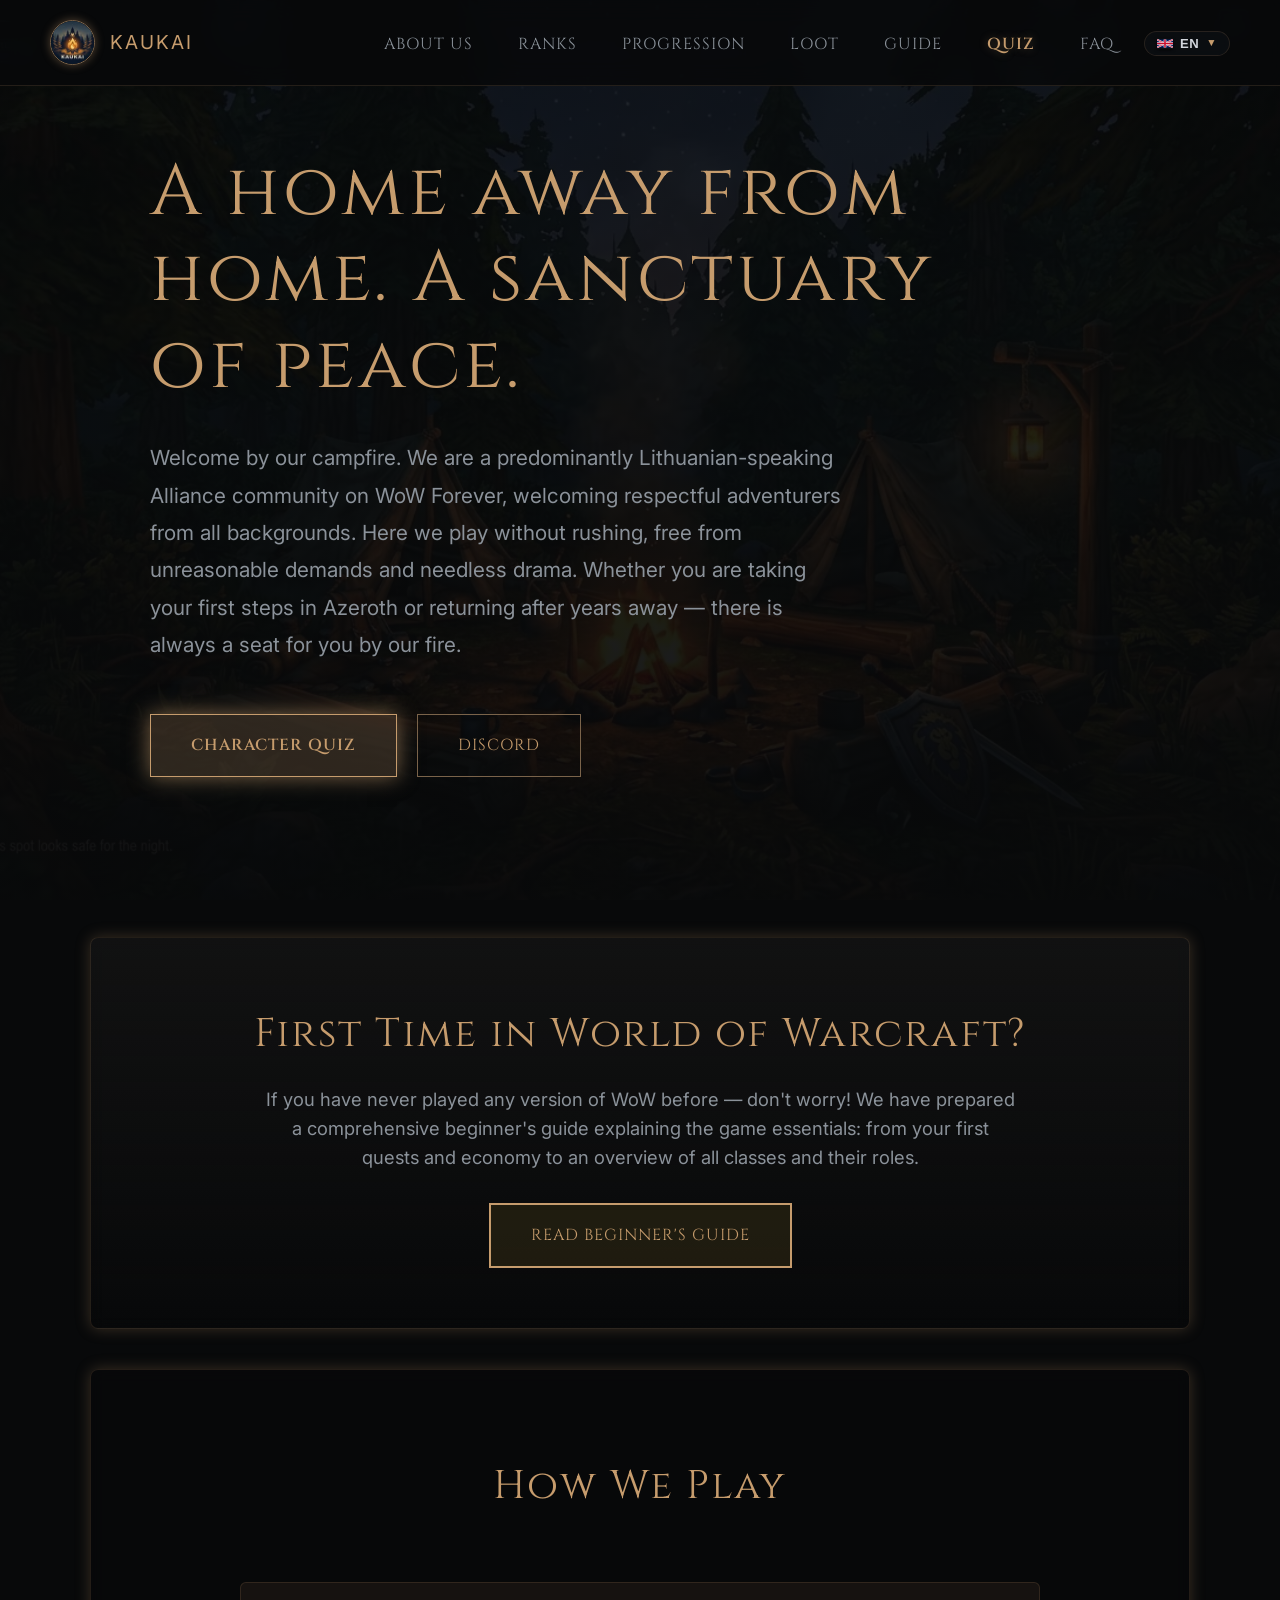
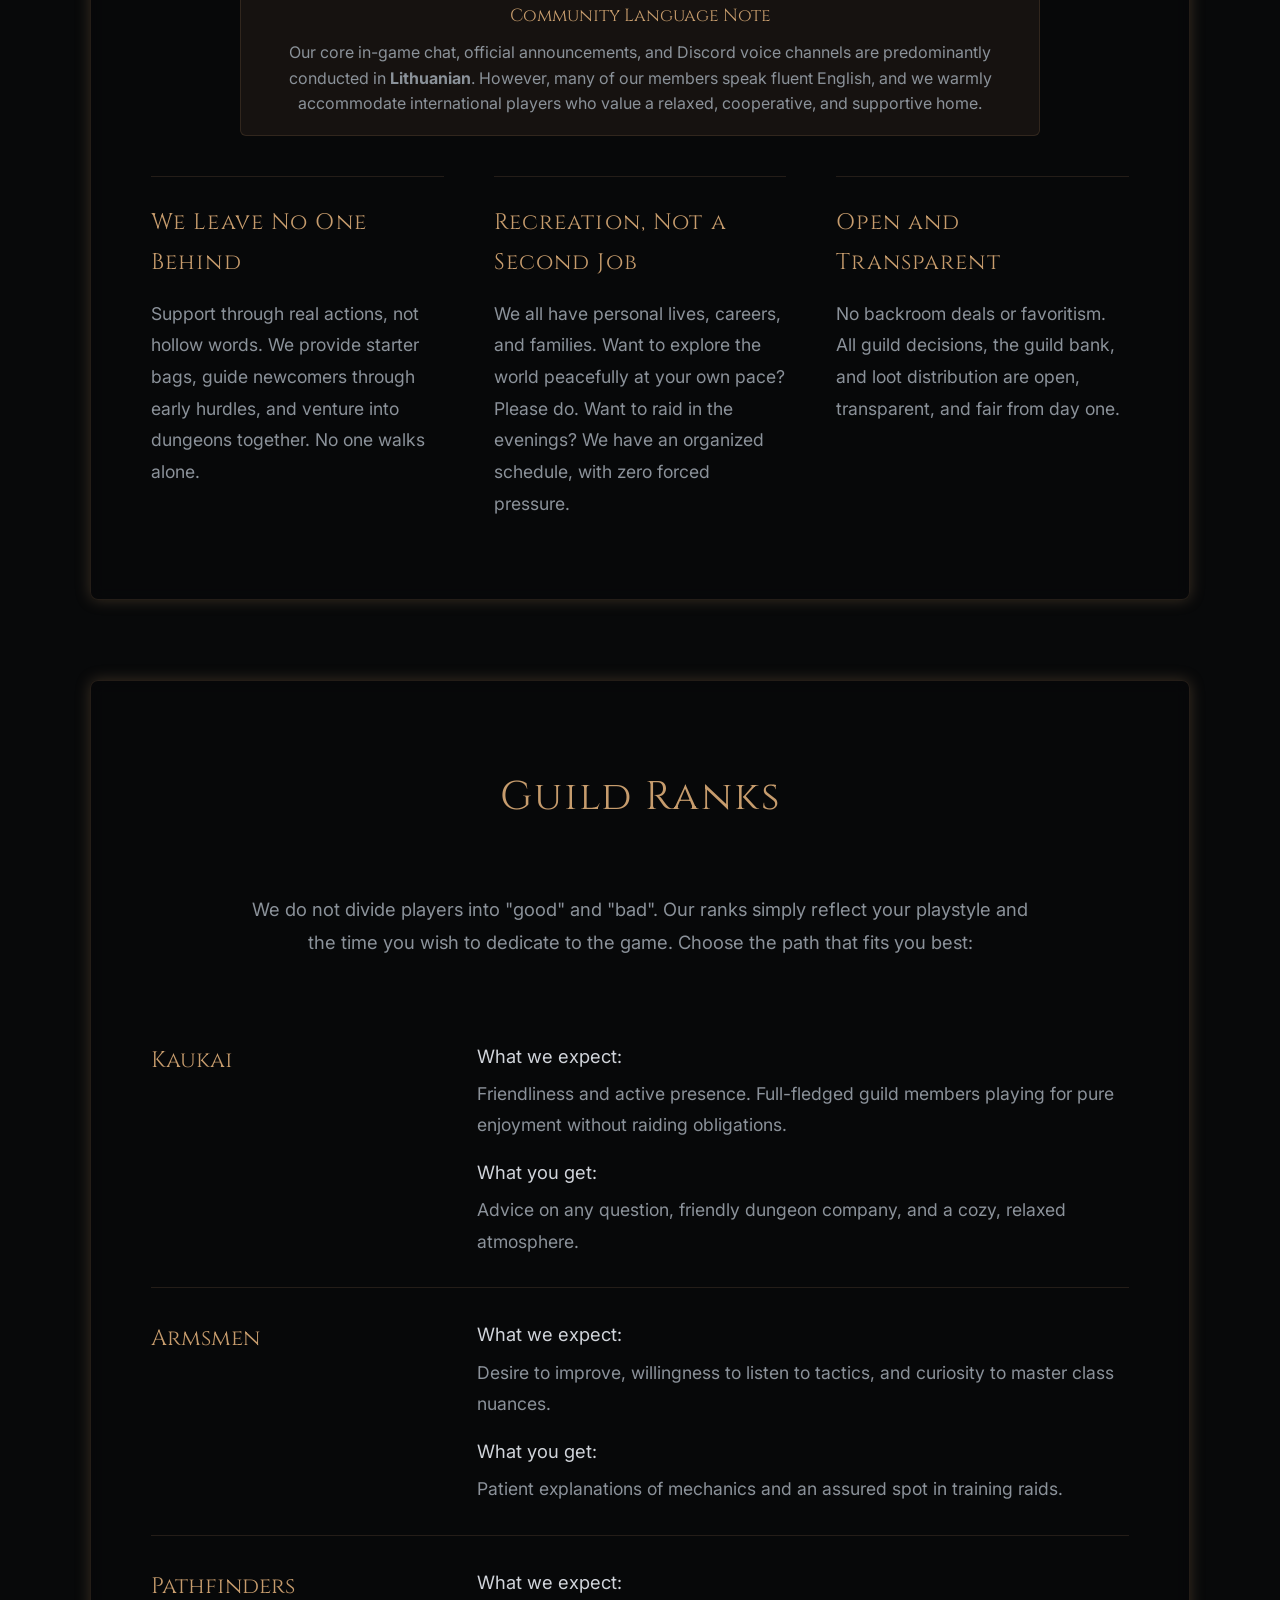
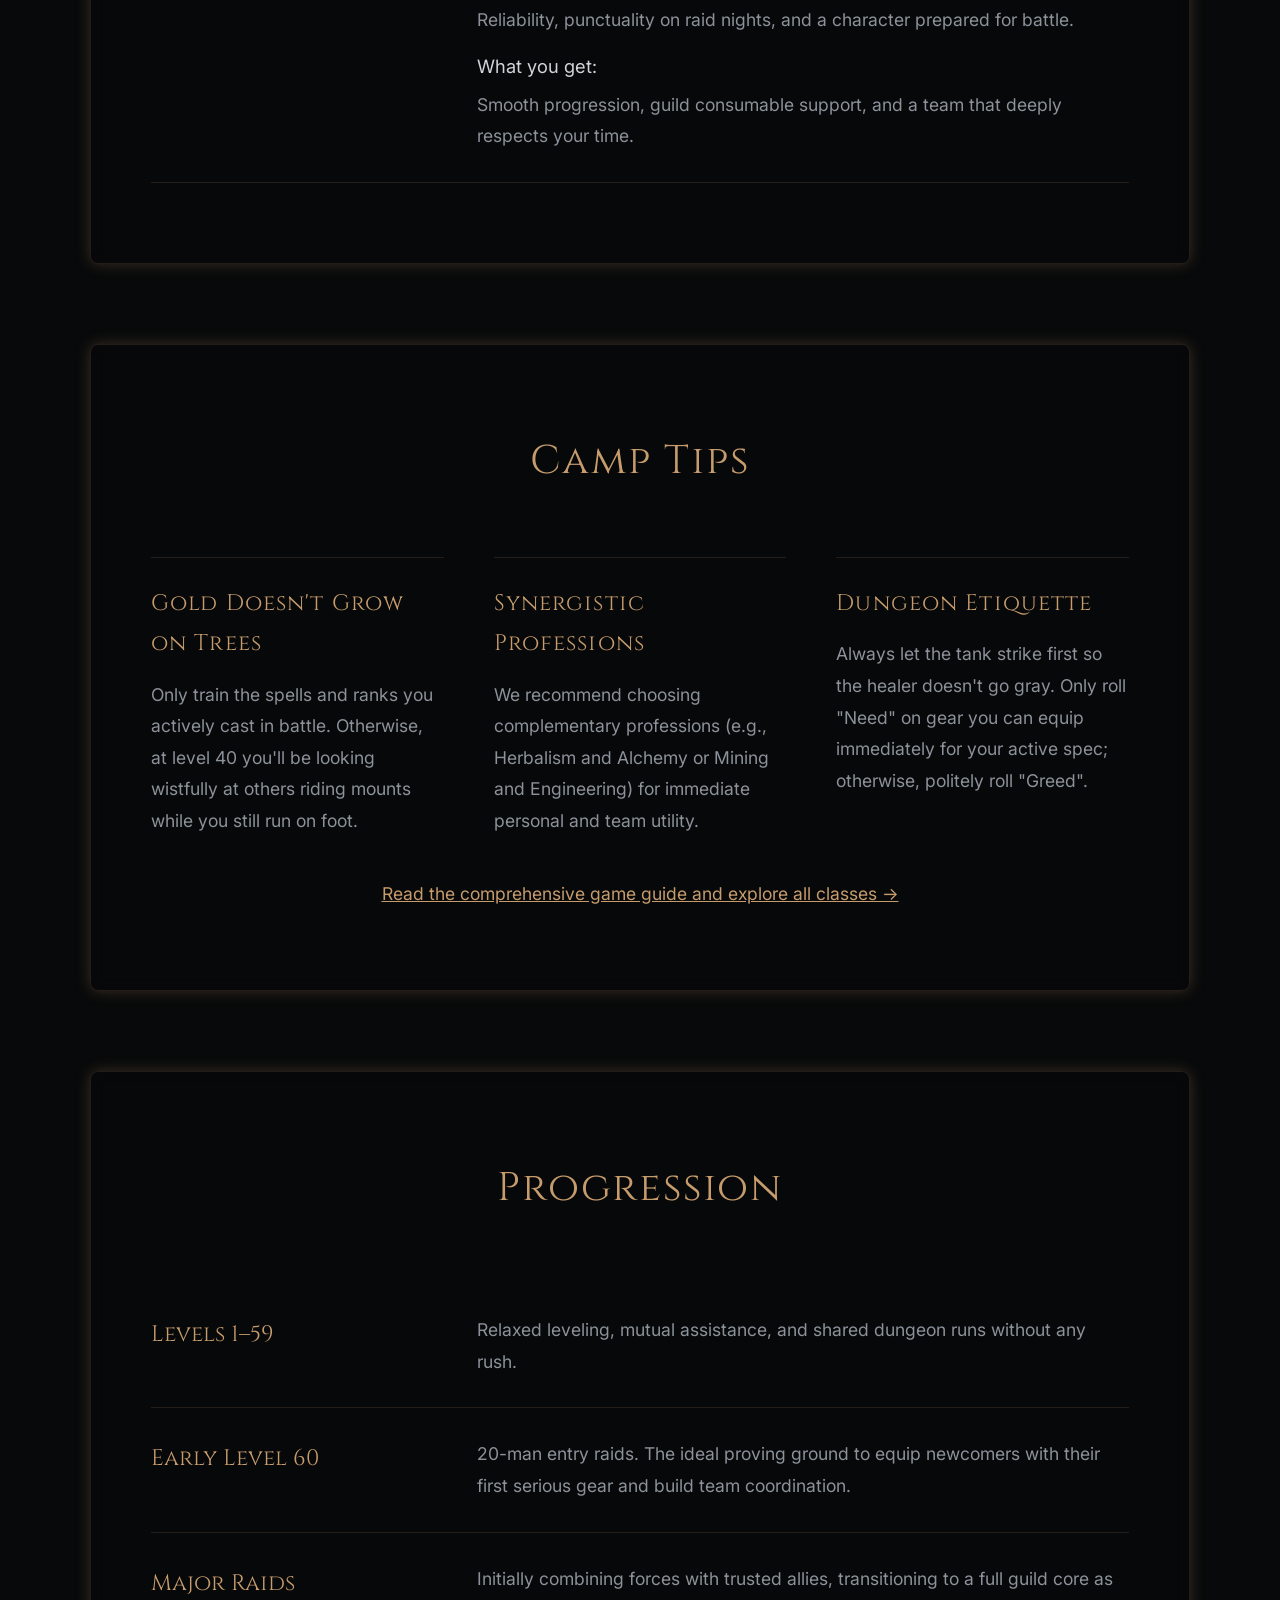
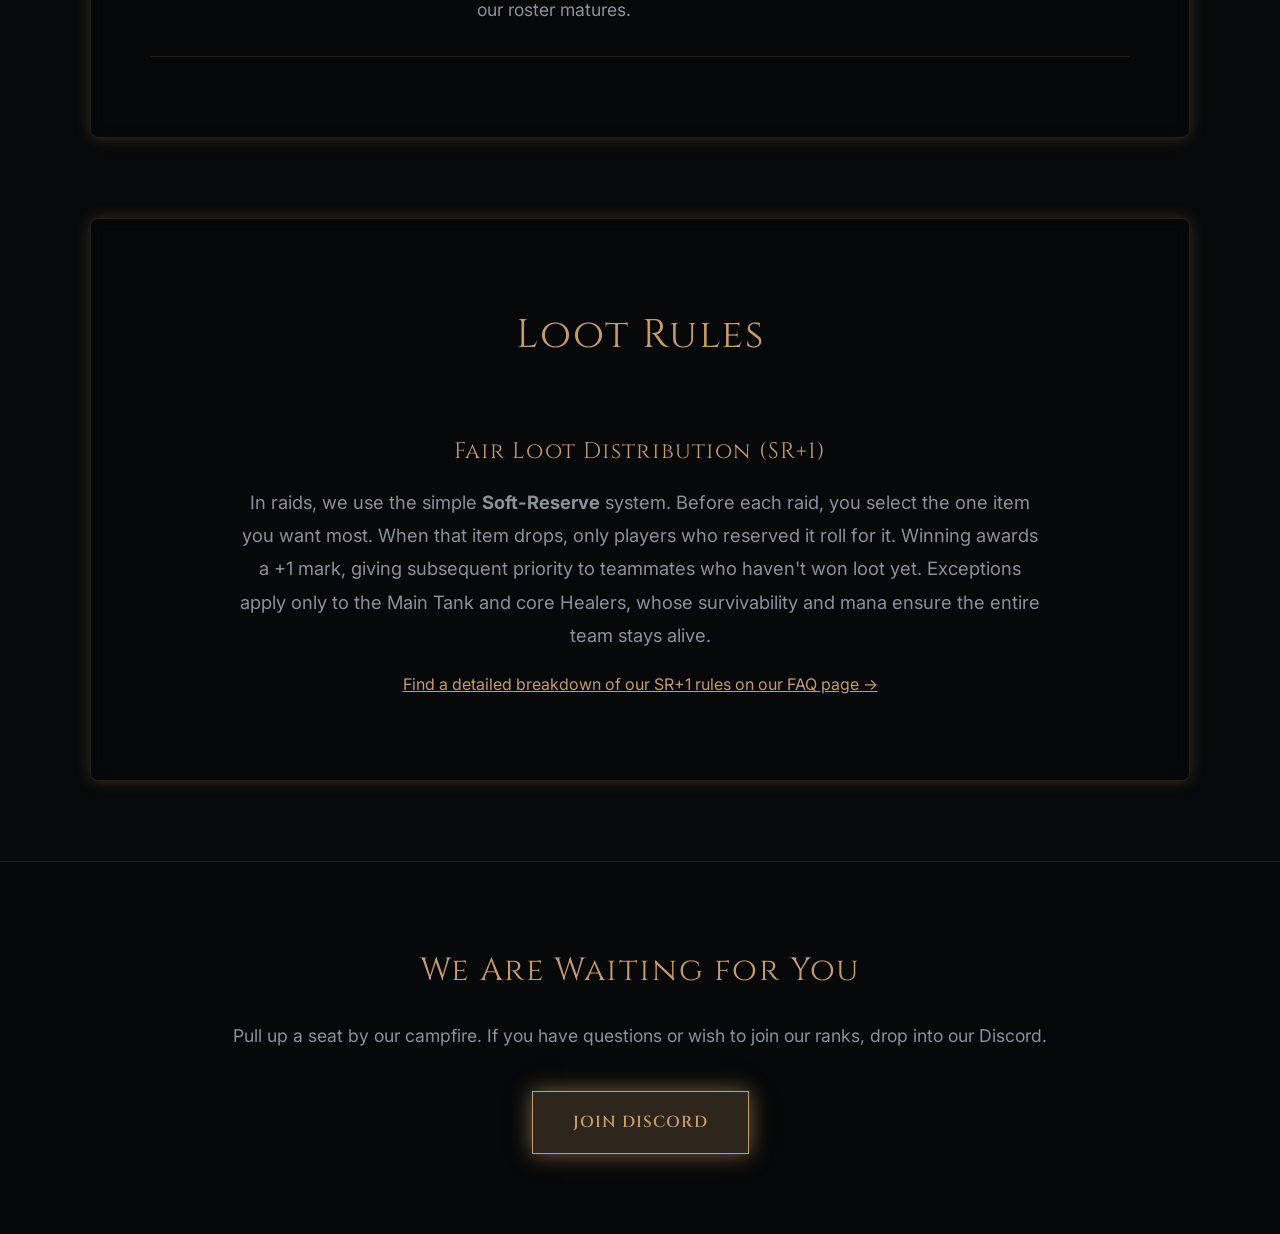
==== en/index.html @ 2b15c273 "Implement bilingual site architecture, shared navigation engine, WebP assets, and DRY quiz engine" ====
<!DOCTYPE html>
<html lang="en">

<head>
    <meta charset="UTF-8">
    <meta name="viewport" content="width=device-width, initial-scale=1.0">
    <title>WoW Forever: Kaukai | Alliance Guild</title>
    <meta name="description"
        content="World of Warcraft Forever Alliance guild. A cozy campfire community for relaxed adventures, casual leveling, and friendly raiding.">
    <link rel="canonical" href="https://wow-kaukai.lt/en/index.html">
    <link rel="icon" type="image/x-icon" href="../favicon.ico">
    <link rel="icon" type="image/png" sizes="32x32" href="../favicon-32x32.png">
    <link rel="apple-touch-icon" sizes="180x180" href="../apple-touch-icon.png">

    <!-- Open Graph / Discord / Facebook -->
    <meta property="og:type" content="website">
    <meta property="og:site_name" content="WoW Forever: Kaukai">
    <meta property="og:title" content="WoW Forever: Kaukai | Alliance Guild">
    <meta property="og:description" content="A cozy campfire community for relaxed adventures, unhurried progression, and drama-free raiding.">
    <meta property="og:image" content="https://wow-kaukai.lt/kaukai_logo.jpg">
    <meta property="og:url" content="https://wow-kaukai.lt/en/index.html">

    <!-- Twitter Card -->
    <meta name="twitter:card" content="summary_large_image">
    <meta name="twitter:title" content="WoW Forever: Kaukai | Alliance Guild">
    <meta name="twitter:description" content="A cozy home away from home for Alliance adventurers in Azeroth.">
    <meta name="twitter:image" content="https://wow-kaukai.lt/cozy_forest_camp.jpg">

    <link rel="preconnect" href="https://fonts.googleapis.com">
    <link rel="preconnect" href="https://fonts.gstatic.com" crossorigin>
    <link href="https://fonts.googleapis.com/css2?family=Inter:wght@400;500;600&family=Cinzel:wght@400;600&display=swap"
        rel="stylesheet">
    <link rel="stylesheet" href="../style.css">
    <link rel="alternate" hreflang="lt" href="https://wow-kaukai.lt/">
    <link rel="alternate" hreflang="en" href="https://wow-kaukai.lt/en/index.html">
    <link rel="alternate" hreflang="x-default" href="https://wow-kaukai.lt/">
</head>

<body>

    <header id="site-header"></header>

    <section id="hero">
        <h1>A home away from home. A sanctuary of peace.</h1>
        <p>
            Welcome by our campfire. We are a predominantly Lithuanian-speaking Alliance community on WoW Forever, welcoming respectful adventurers from all backgrounds.
            Here we play without rushing, free from unreasonable demands and needless drama.
            Whether you are taking your first steps in Azeroth or returning after years away — there is always a seat for you by our fire.
        </p>

        <div class="cta-group">
            <a href="quiz" class="btn btn-primary">Character Quiz</a>
            <a href="https://discord.gg/8Ph2mfPWzE" class="btn">Discord</a>
        </div>
    </section>

    <section id="newcomers" style="text-align: center; padding: 60px 20px; background: linear-gradient(to bottom, rgba(20, 20, 20, 0.8), rgba(0, 0, 0, 0)); margin-bottom: 40px;">
        <h2 class="section-title" style="margin-bottom: 15px;">First Time in World of Warcraft?</h2>
        <p style="max-width: 750px; margin: 0 auto 30px; font-size: 1.15rem; color: var(--text-muted); line-height: 1.6;">
            If you have never played any version of WoW before — don't worry! We have prepared a comprehensive beginner's guide explaining the game essentials: from your first quests and economy to an overview of all classes and their roles.
        </p>
        <a href="guide" class="btn" style="border: 2px solid var(--gold); color: var(--gold); background: rgba(212, 175, 55, 0.1);">Read Beginner's Guide</a>
    </section>

    <section id="about">
        <h2 class="section-title">How We Play</h2>

        <div style="text-align: center; max-width: 800px; margin: 0 auto 40px; padding: 18px 25px; background: rgba(198, 156, 109, 0.08); border: 1px solid var(--border-subtle); border-radius: 6px;">
            <p style="margin: 0; font-size: 1.1rem; color: var(--gold); font-family: 'Cinzel', serif;">
                Community Language Note
            </p>
            <p style="margin: 8px 0 0; font-size: 1rem; color: var(--text-muted); line-height: 1.6;">
                Our core in-game chat, official announcements, and Discord voice channels are predominantly conducted in <strong>Lithuanian</strong>. However, many of our members speak fluent English, and we warmly accommodate international players who value a relaxed, cooperative, and supportive home.
            </p>
        </div>

        <div class="grid-3">
            <div class="feature">
                <h3>We Leave No One Behind</h3>
                <p>Support through real actions, not hollow words. We provide starter bags, guide newcomers through early hurdles, and venture into dungeons together. No one walks alone.</p>
            </div>
            <div class="feature">
                <h3>Recreation, Not a Second Job</h3>
                <p>We all have personal lives, careers, and families. Want to explore the world peacefully at your own pace? Please do. Want to raid in the evenings? We have an organized schedule, with zero forced pressure.</p>
            </div>
            <div class="feature">
                <h3>Open and Transparent</h3>
                <p>No backroom deals or favoritism. All guild decisions, the guild bank, and loot distribution are open, transparent, and fair from day one.</p>
            </div>
        </div>
    </section>

    <section id="ranks">
        <h2 class="section-title">Guild Ranks</h2>
        <p
            style="text-align: center; max-width: 800px; margin: 0 auto 50px; color: var(--text-muted); font-size: 1.15rem;">
            We do not divide players into "good" and "bad". Our ranks simply reflect your playstyle and the time you wish to dedicate to the game. Choose the path that fits you best:
        </p>

        <div class="roster-list">
            <div class="roster-item">
                <div class="roster-role">Kaukai</div>
                <div class="roster-details">
                    <strong>What we expect:</strong>
                    <p>Friendliness and active presence. Full-fledged guild members playing for pure enjoyment without raiding obligations.</p>
                    <strong>What you get:</strong>
                    <p>Advice on any question, friendly dungeon company, and a cozy, relaxed atmosphere.</p>
                </div>
            </div>
            <div class="roster-item">
                <div class="roster-role">Armsmen</div>
                <div class="roster-details">
                    <strong>What we expect:</strong>
                    <p>Desire to improve, willingness to listen to tactics, and curiosity to master class nuances.</p>
                    <strong>What you get:</strong>
                    <p>Patient explanations of mechanics and an assured spot in training raids.</p>
                </div>
            </div>
            <div class="roster-item">
                <div class="roster-role">Pathfinders</div>
                <div class="roster-details">
                    <strong>What we expect:</strong>
                    <p>Reliability, punctuality on raid nights, and a character prepared for battle.</p>
                    <strong>What you get:</strong>
                    <p>Smooth progression, guild consumable support, and a team that deeply respects your time.</p>
                </div>
            </div>
        </div>
    </section>

    <section id="tips">
        <h2 class="section-title">Camp Tips</h2>

        <div class="grid-3">
            <div class="feature">
                <h3>Gold Doesn't Grow on Trees</h3>
                <p>Only train the spells and ranks you actively cast in battle. Otherwise, at level 40 you'll be looking wistfully at others riding mounts while you still run on foot.</p>
            </div>
            <div class="feature">
                <h3>Synergistic Professions</h3>
                <p>We recommend choosing complementary professions (e.g., Herbalism and Alchemy or Mining and Engineering) for immediate personal and team utility.</p>
            </div>
            <div class="feature">
                <h3>Dungeon Etiquette</h3>
                <p>Always let the tank strike first so the healer doesn't go gray. Only roll "Need" on gear you can equip immediately for your active spec; otherwise, politely roll "Greed".</p>
            </div>
        </div>

        <div style="text-align: center; margin-top: 40px;">
            <a href="guide" style="color: var(--gold); text-decoration: underline; font-size: 1.1rem;">Read the comprehensive game guide and explore all classes &rarr;</a>
        </div>
    </section>

    <section id="progression">
        <h2 class="section-title">Progression</h2>

        <div class="roster-list">
            <div class="roster-item">
                <div class="roster-role">Levels 1–59</div>
                <div class="roster-details">
                    <p>Relaxed leveling, mutual assistance, and shared dungeon runs without any rush.</p>
                </div>
            </div>
            <div class="roster-item">
                <div class="roster-role">Early Level 60</div>
                <div class="roster-details">
                    <p>20-man entry raids. The ideal proving ground to equip newcomers with their first serious gear and build team coordination.</p>
                </div>
            </div>
            <div class="roster-item">
                <div class="roster-role">Major Raids</div>
                <div class="roster-details">
                    <p>Initially combining forces with trusted allies, transitioning to a full guild core as our roster matures.</p>
                </div>
            </div>
        </div>
    </section>

    <section id="loot">
        <h2 class="section-title">Loot Rules</h2>
        <div style="text-align: center; max-width: 800px; margin: 0 auto;">
            <h3 style="font-size: 1.4rem; margin-bottom: 15px; font-family: 'Cinzel', serif; color: var(--gold);">
                Fair Loot Distribution (SR+1)</h3>
            <p style="margin: 0; font-size: 1.15rem; color: var(--text-muted);">
                In raids, we use the simple <strong>Soft-Reserve</strong> system. Before each raid, you select the one item you want most. When that item drops, only players who reserved it roll for it. Winning awards a +1 mark, giving subsequent priority to teammates who haven't won loot yet. Exceptions apply only to the Main Tank and core Healers, whose survivability and mana ensure the entire team stays alive.
            </p>
            <p style="margin-top: 15px;">
                <a href="faq" style="color: var(--gold); text-decoration: underline; font-size: 1rem;">Find a detailed breakdown of our SR+1 rules on our FAQ page &rarr;</a>
            </p>
        </div>
    </section>

    <footer>
        <h2>We Are Waiting for You</h2>
        <p>Pull up a seat by our campfire. If you have questions or wish to join our ranks, drop into our Discord.</p>
        <a href="https://discord.gg/8Ph2mfPWzE" class="btn btn-primary">Join Discord</a>
    </footer>

    <script src="../navbar.js"></script>
</body>

</html>
---- style.css ----
:root {
    --bg-color: #08090a;
    --gold: #c69c6d;
    --gold-dim: #7a634a;
    --text-main: #d1d5db;
    --text-muted: #8b929a;
    --border-subtle: rgba(198, 156, 109, 0.15);
}

html {
    scroll-behavior: smooth;
    scroll-padding-top: 95px;
}

* {
    box-sizing: border-box;
    margin: 0;
    padding: 0;
}

body {
    background-color: var(--bg-color);
    background-image:
        linear-gradient(to bottom, rgba(8, 9, 10, 0.85), rgba(8, 9, 10, 0.95)),
        url('cozy_forest_camp.webp');
    background-size: cover;
    background-position: center;
    background-attachment: fixed;
    color: var(--text-main);
    font-family: 'Inter', sans-serif;
    line-height: 1.8;
    font-weight: 400;
    font-size: 1.15rem;
    -webkit-font-smoothing: antialiased;
}

/* For testas.html layout */
body.testas-layout {
    min-height: 100vh;
    display: flex;
    flex-direction: column;
}

h1,
h2,
h3,
h4 {
    font-family: 'Cinzel', serif;
    color: var(--gold);
    font-weight: 400;
    letter-spacing: 0.05em;
}

/* ==================
   SHARED COMPONENTS 
   ================== */
.btn {
    display: inline-block;
    padding: 16px 40px;
    border: 1px solid var(--gold-dim);
    color: var(--gold);
    text-decoration: none;
    font-family: 'Cinzel', serif;
    text-transform: uppercase;
    letter-spacing: 1px;
    font-size: 1rem;
    transition: all 0.3s ease;
    background: transparent;
    cursor: pointer;
}

.btn:hover {
    border-color: var(--gold);
    color: #fff;
}

.btn-primary {
    border-color: var(--gold);
    background: rgba(198, 156, 109, 0.2);
    box-shadow: 0 0 20px rgba(198, 156, 109, 0.6);
    font-weight: 600;
}

.btn-primary:hover {
    background: rgba(198, 156, 109, 0.35);
    box-shadow: 0 0 35px rgba(198, 156, 109, 0.9);
    color: #fff;
}

/* ==================
   INDEX.HTML STYLES 
   ================== */
nav {
    position: fixed;
    top: 0;
    width: 100%;
    padding: 20px 50px;
    z-index: 1000;
    display: flex;
    justify-content: space-between;
    align-items: center;
    background: rgba(8, 9, 10, 0.85);
    backdrop-filter: blur(12px);
    border-bottom: 1px solid var(--border-subtle);
}

.nav-container {
    display: flex;
    align-items: center;
    justify-content: space-between;
}

.menu-toggle {
    display: none;
    flex-direction: column;
    gap: 6px;
    background: none;
    border: none;
    cursor: pointer;
    padding: 5px;
    z-index: 1001;
}

.menu-toggle span {
    display: block;
    width: 30px;
    height: 2px;
    background-color: var(--gold);
    transition: all 0.3s ease;
}

.nav-brand {
    color: var(--gold);
    font-size: 1.2rem;
    text-decoration: none;
    letter-spacing: 2px;
    text-transform: uppercase;
    display: flex;
    align-items: center;
    gap: 15px;
}

.brand-logo {
    width: 45px;
    height: 45px;
    border-radius: 50%;
    object-fit: cover;
    object-position: center 25%;
    box-shadow: 0 0 10px rgba(198, 156, 109, 0.4);
    border: 1px solid var(--gold-dim);
}

.nav-links a {
    color: var(--text-muted);
    text-decoration: none;
    font-family: 'Cinzel', serif;
    font-size: 1rem;
    margin-left: 40px;
    transition: color 0.3s ease;
    text-transform: uppercase;
    letter-spacing: 1px;
}

.nav-links a:hover {
    color: var(--gold);
}

.nav-links a.highlight-link {
    color: var(--gold); 
    text-shadow: 0 0 8px rgba(198, 156, 109, 0.4);
    font-weight: 600;
    letter-spacing: 1px;
    display: inline-block;
    transition: all 0.3s ease;
}

.nav-links a.highlight-link:hover {
    color: #ffd79a;
    text-shadow: 0 0 12px rgba(198, 156, 109, 0.6);
}

.nav-links a.active {
    color: var(--gold);
    text-shadow: 0 0 10px rgba(198, 156, 109, 0.5);
    border-bottom: 2px solid var(--gold);
    padding-bottom: 4px;
}

/* ==================================
   SUBTLE & EXPANDABLE LANGUAGE SELECTOR
   ================================== */
.lang-dropdown-wrapper {
    position: relative;
    display: inline-flex;
    align-items: center;
    user-select: none;
    font-family: 'Cinzel', serif;
}

.lang-switch-desktop {
    display: inline-flex;
    margin-left: 25px;
}

.lang-switch-mobile {
    display: none;
}

.lang-trigger-btn {
    display: inline-flex;
    align-items: center;
    gap: 7px;
    background: rgba(14, 16, 20, 0.7);
    border: 1px solid var(--border-subtle);
    border-radius: 20px;
    padding: 5px 12px;
    color: var(--text-main);
    font-size: 0.82rem;
    font-weight: 600;
    letter-spacing: 0.5px;
    cursor: pointer;
    backdrop-filter: blur(8px);
    transition: all 0.25s ease;
    text-decoration: none;
    line-height: 1;
}

.lang-trigger-btn:hover,
.lang-dropdown-wrapper.open .lang-trigger-btn {
    border-color: var(--gold);
    color: #fff;
    background: rgba(198, 156, 109, 0.15);
    box-shadow: 0 0 10px rgba(198, 156, 109, 0.25);
}

.lang-trigger-chevron {
    font-size: 0.65rem;
    color: var(--gold);
    transition: transform 0.25s ease;
    display: inline-block;
    line-height: 1;
}

.lang-dropdown-wrapper.open .lang-trigger-chevron {
    transform: rotate(180deg);
}

.lang-menu {
    position: absolute;
    top: calc(100% + 8px);
    right: 0;
    min-width: 145px;
    background: rgba(10, 12, 14, 0.96);
    border: 1px solid var(--border-subtle);
    border-radius: 8px;
    padding: 6px;
    box-shadow: 0 10px 25px rgba(0, 0, 0, 0.7), 0 0 15px rgba(198, 156, 109, 0.15);
    backdrop-filter: blur(14px);
    opacity: 0;
    visibility: hidden;
    transform: translateY(-6px);
    transition: opacity 0.2s ease, transform 0.2s ease, visibility 0.2s;
    z-index: 1050;
    display: flex;
    flex-direction: column;
    gap: 3px;
}

.lang-dropdown-wrapper.open .lang-menu {
    opacity: 1;
    visibility: visible;
    transform: translateY(0);
}

.lang-menu-item {
    display: flex;
    align-items: center;
    gap: 10px;
    padding: 8px 12px;
    color: var(--text-muted);
    text-decoration: none;
    font-size: 0.85rem;
    letter-spacing: 0.5px;
    border-radius: 6px;
    transition: all 0.2s ease;
    line-height: 1;
}

.lang-menu-item:hover {
    background: rgba(198, 156, 109, 0.15);
    color: #fff;
}

.lang-menu-item.active {
    color: var(--gold);
    font-weight: 600;
    background: rgba(198, 156, 109, 0.1);
}

.lang-menu-check {
    margin-left: auto;
    font-size: 0.75rem;
    color: var(--gold);
    opacity: 0;
}

.lang-menu-item.active .lang-menu-check {
    opacity: 1;
}

.lang-flag {
    width: 16px;
    height: 11px;
    border-radius: 2px;
    box-shadow: 0 1px 3px rgba(0, 0, 0, 0.7);
    display: inline-block;
    flex-shrink: 0;
    vertical-align: middle;
}

.header-right {
    display: flex;
    align-items: center;
    gap: 25px;
}

section {
    padding: 80px 60px;
    max-width: 1100px;
    margin: 0 auto 80px;
    background: rgba(8, 9, 10, 0.65);
    backdrop-filter: blur(8px);
    border: 1px solid var(--border-subtle);
    border-radius: 8px;
    box-shadow: 0 0 15px rgba(198, 156, 109, 0.25);
}

#hero {
    min-height: 90vh;
    display: flex;
    flex-direction: column;
    justify-content: center;
    align-items: flex-start;
    padding-top: 150px;
    background: transparent;
    backdrop-filter: none;
    border: none;
    box-shadow: none;
}

#hero h1 {
    font-size: 4.5rem;
    line-height: 1.2;
    margin-bottom: 30px;
    max-width: 900px;
}

#hero p {
    font-size: 1.3rem;
    color: var(--text-muted);
    max-width: 700px;
    margin-bottom: 50px;
}

.cta-group {
    display: flex;
    gap: 20px;
}

.section-title {
    font-size: 2.5rem;
    margin-bottom: 60px;
    text-align: center;
}

.grid-3 {
    display: grid;
    grid-template-columns: repeat(auto-fit, minmax(250px, 1fr));
    gap: 50px;
}

.feature {
    border-top: 1px solid var(--border-subtle);
    padding-top: 25px;
}

.feature h3 {
    font-size: 1.4rem;
    margin-bottom: 15px;
}

.feature p {
    font-size: 1.1rem;
    color: var(--text-muted);
}

.roster-list {
    margin-top: 40px;
}

.roster-item {
    display: flex;
    border-bottom: 1px solid var(--border-subtle);
    padding: 30px 0;
}

.roster-role {
    flex: 1;
    font-family: 'Cinzel', serif;
    color: var(--gold);
    font-size: 1.4rem;
}

.roster-details {
    flex: 2;
}

.roster-details strong {
    display: block;
    font-weight: 400;
    color: var(--text-main);
    margin-bottom: 5px;
}

.roster-details p {
    color: var(--text-muted);
    font-size: 1.1rem;
    margin-bottom: 15px;
}

.roster-details p:last-child {
    margin-bottom: 0;
}

.promo-block {
    text-align: center;
    border: 1px solid var(--border-subtle);
    padding: 80px 40px;
    margin: 60px 0;
}

.promo-block h2 {
    font-size: 2.2rem;
    margin-bottom: 20px;
}

.promo-block p {
    color: var(--text-muted);
    font-size: 1.2rem;
    max-width: 700px;
    margin: 0 auto 40px;
}

footer {
    text-align: center;
    padding: 80px 20px;
    background: rgba(8, 9, 10, 0.85);
    border-top: 1px solid var(--border-subtle);
}

footer h2 {
    font-size: 2rem;
    margin-bottom: 20px;
}

footer p {
    color: var(--text-muted);
    font-size: 1.1rem;
    margin-bottom: 40px;
}

/* FAQ Accordion Styles */
.faq-list {
    display: flex;
    flex-direction: column;
    gap: 10px;
}

.faq-item {
    border-bottom: 1px solid var(--border-subtle);
    transition: all 0.3s ease;
}

.faq-item:last-child {
    border-bottom: none;
}

.faq-item[open] {
    border-bottom-color: var(--gold-dim);
}

.faq-question {
    font-family: 'Cinzel', serif;
    color: var(--gold);
    font-size: 1.25rem;
    padding: 18px 0;
    cursor: pointer;
    list-style: none;
    display: flex;
    justify-content: space-between;
    align-items: center;
    user-select: none;
    transition: color 0.2s ease;
}

.faq-question::-webkit-details-marker {
    display: none;
}

.faq-question::after {
    content: '▾';
    font-size: 1.4rem;
    color: var(--gold-dim);
    transition: transform 0.3s ease, color 0.3s ease;
    margin-left: 20px;
    flex-shrink: 0;
}

.faq-question:hover {
    color: #ffd79a;
}

.faq-item[open] .faq-question::after {
    transform: rotate(180deg);
    color: var(--gold);
}

.faq-answer {
    padding: 0 0 20px 0;
    color: var(--text-muted);
    font-size: 1.05rem;
    line-height: 1.75;
    animation: fadeInFaq 0.3s ease;
}

@keyframes fadeInFaq {
    from {
        opacity: 0;
        transform: translateY(-5px);
    }
    to {
        opacity: 1;
        transform: translateY(0);
    }
}

/* Class Roles Grid inside FAQ */
.classes-grid {
    display: grid;
    grid-template-columns: repeat(auto-fit, minmax(200px, 1fr));
    gap: 15px;
    margin-top: 15px;
}

.class-card {
    padding: 5px 0;
}

.class-card h4 {
    font-family: 'Cinzel', serif;
    font-size: 1.1rem;
    color: var(--gold);
    margin-bottom: 2px;
}

.minimal-role {
    font-size: 0.85rem;
    color: var(--gold-dim);
    font-style: italic;
    margin-bottom: 8px;
    opacity: 0.8;
}

.class-card p {
    font-size: 0.95rem;
    color: var(--text-muted);
    line-height: 1.5;
    margin: 0;
}

/* ==================
   TESTAS.HTML STYLES
   ================== */
.testas-layout {
    min-height: 100vh;
    display: flex;
    flex-direction: column;
    padding-top: 90px;
}

header {
    padding: 25px 50px;
    display: flex;
    justify-content: space-between;
    align-items: center;
    background: rgba(8, 9, 10, 0.85);
    backdrop-filter: blur(12px);
    border-bottom: 1px solid var(--border-subtle);
}

.back-link {
    color: var(--text-muted);
    text-decoration: none;
    font-family: 'Cinzel', serif;
    font-size: 1rem;
    text-transform: uppercase;
    letter-spacing: 1px;
    transition: color 0.3s ease;
}

.back-link:hover {
    color: var(--gold);
}

.guild-badge {
    font-family: 'Cinzel', serif;
    font-size: 1.1rem;
    color: var(--gold);
    letter-spacing: 1px;
    text-transform: uppercase;
    display: flex;
    align-items: center;
    gap: 15px;
    text-decoration: none;
    transition: color 0.3s ease;
}

.guild-badge:hover {
    color: #ffd79a;
}

main {
    flex: 1;
    display: flex;
    align-items: center;
    justify-content: center;
    padding: 40px 20px;
}

.quiz-container {
    width: 100%;
    max-width: 900px;
    background: rgba(8, 9, 10, 0.65);
    backdrop-filter: blur(8px);
    border: 1px solid var(--border-subtle);
    border-radius: 8px;
    padding: 60px;
}

#start-screen {
    text-align: center;
}

#start-screen h1 {
    font-size: 3.5rem;
    margin-bottom: 20px;
}

#start-screen p {
    color: var(--text-muted);
    font-size: 1.2rem;
    margin-bottom: 40px;
    max-width: 700px;
    margin-left: auto;
    margin-right: auto;
}

.info-grid {
    display: grid;
    grid-template-columns: repeat(3, 1fr);
    gap: 30px;
    margin-bottom: 50px;
    text-align: left;
}

.info-box {
    border-top: 1px solid var(--border-subtle);
    padding-top: 20px;
}

.info-box h4 {
    font-size: 1.2rem;
    margin-bottom: 10px;
    color: var(--gold);
}

.info-box p {
    font-size: 1.05rem;
    color: var(--text-muted);
}

#quiz-screen {
    display: none;
}

.quiz-header {
    display: flex;
    justify-content: space-between;
    align-items: center;
    margin-bottom: 30px;
    font-family: 'Cinzel', serif;
    font-size: 0.9rem;
    color: var(--gold-dim);
    letter-spacing: 1px;
    text-transform: uppercase;
}

.progress-bar {
    width: 100%;
    height: 1px;
    background: var(--border-subtle);
    margin-bottom: 40px;
    position: relative;
}

.progress-fill {
    position: absolute;
    top: 0;
    left: 0;
    height: 100%;
    background: var(--gold);
    transition: width 0.3s ease;
}

.question-title {
    font-size: 1.8rem;
    color: var(--text-main);
    margin-bottom: 40px;
    line-height: 1.5;
}

.options-list {
    display: flex;
    flex-direction: column;
    gap: 15px;
    margin-bottom: 40px;
}

.option-button {
    background: transparent;
    border: 1px solid var(--border-subtle);
    padding: 25px 30px;
    color: var(--text-muted);
    text-align: left;
    cursor: pointer;
    font-size: 1.15rem;
    line-height: 1.6;
    transition: all 0.3s ease;
    display: flex;
    align-items: flex-start;
    gap: 20px;
}

.option-button:hover {
    border-color: var(--gold);
    color: var(--text-main);
    background: rgba(198, 156, 109, 0.05);
}

.option-letter {
    font-family: 'Cinzel', serif;
    color: var(--gold-dim);
    margin-top: 2px;
}

.option-button:hover .option-letter {
    color: var(--gold);
}

.quiz-footer {
    display: flex;
    justify-content: space-between;
    align-items: center;
}

.btn-text {
    background: none;
    border: none;
    color: var(--text-muted);
    font-family: 'Cinzel', serif;
    font-size: 1rem;
    text-transform: uppercase;
    letter-spacing: 1px;
    cursor: pointer;
    transition: color 0.3s;
}

.btn-text:hover:not(:disabled) {
    color: var(--gold);
}

.btn-text:disabled {
    opacity: 0.3;
    cursor: default;
}

#result-screen {
    display: none;
    text-align: center;
}

.result-subtitle {
    font-family: 'Cinzel', serif;
    color: var(--gold-dim);
    font-size: 1.1rem;
    text-transform: uppercase;
    letter-spacing: 2px;
    margin-bottom: 15px;
}

.result-hero {
    font-size: 3.5rem;
    margin-bottom: 5px;
}

.result-spec {
    font-size: 1.4rem;
    color: var(--text-muted);
    margin-bottom: 40px;
}

.result-desc {
    border-top: 1px solid var(--border-subtle);
    border-bottom: 1px solid var(--border-subtle);
    padding: 40px 0;
    margin-bottom: 40px;
    font-size: 1.2rem;
    color: var(--text-main);
}

.traits-list {
    display: flex;
    justify-content: center;
    gap: 30px;
    margin-bottom: 50px;
    flex-wrap: wrap;
}

.trait-item {
    font-size: 1.1rem;
    color: var(--text-muted);
    text-transform: uppercase;
    letter-spacing: 1px;
}

.trait-item span {
    color: var(--gold);
}

.result-actions {
    display: flex;
    gap: 20px;
    justify-content: center;
    margin-bottom: 20px;
}

.copy-feedback {
    color: var(--gold);
    font-size: 0.85rem;
    opacity: 0;
    transition: opacity 0.3s;
    height: 20px;
}

/* ==================
   MEDIA QUERIES 
   ================== */
@media (max-width: 768px) {
    body {
        font-size: 0.95rem; /* Reduced scaling */
    }

    .testas-layout {
        padding-top: 75px;
    }

    nav {
        padding: 15px 20px;
        flex-direction: column;
        align-items: stretch;
    }

    .nav-container {
        width: 100%;
        display: flex;
        align-items: center;
        justify-content: space-between;
    }

    .nav-mobile-actions {
        display: flex;
        align-items: center;
        gap: 15px;
    }

    .lang-switch-desktop {
        display: none;
    }

    .lang-switch-mobile {
        display: inline-flex;
    }

    .menu-toggle {
        display: flex;
    }

    .menu-toggle.active span:nth-child(1) {
        transform: translateY(8px) rotate(45deg);
    }
    .menu-toggle.active span:nth-child(2) {
        opacity: 0;
    }
    .menu-toggle.active span:nth-child(3) {
        transform: translateY(-8px) rotate(-45deg);
    }

    .nav-links {
        display: none;
        flex-direction: column;
        align-items: center;
        width: 100%;
        padding-top: 20px;
        gap: 15px;
    }

    .nav-links.active {
        display: flex;
    }

    .nav-links a {
        margin: 0;
        font-size: 1.1rem;
        padding: 10px 0;
        width: 100%;
        text-align: center;
        border-bottom: 1px solid rgba(198, 156, 109, 0.1);
    }

    .nav-links a:last-child {
        border-bottom: none;
    }

    /* Drastically reduce dead space */
    section {
        padding: 30px 15px;
        margin: 0 10px 30px;
    }

    #hero {
        padding-top: 120px;
        padding-bottom: 30px;
        min-height: auto;
    }

    #hero h1, #start-screen h1 {
        font-size: 2rem;
        margin-bottom: 20px;
    }

    #hero p, #start-screen p {
        font-size: 1rem;
        margin-bottom: 30px;
    }

    .cta-group {
        flex-direction: column;
        width: 100%;
        gap: 15px;
    }

    .cta-group .btn {
        width: 100%;
        text-align: center;
        padding: 15px 20px;
    }

    .section-title {
        font-size: 1.6rem;
        margin-bottom: 25px;
    }

    .grid-3 {
        gap: 25px;
    }

    .roster-item {
        flex-direction: column;
        gap: 5px;
        padding: 15px 0;
    }

    .promo-block {
        padding: 30px 15px;
        margin: 30px 0;
    }

    footer {
        padding: 30px 15px;
    }

    /* Testas layout adjustments */
    header {
        padding: 15px 15px;
        flex-direction: row; /* Keep badge and link side by side on mobile */
        justify-content: space-between;
        align-items: center;
        gap: 10px;
    }
    
    .header-right {
        gap: 12px;
    }

    .back-link {
        font-size: 0.85rem;
    }

    .guild-badge {
        font-size: 0.9rem;
    }
    .brand-logo {
        width: 35px;
        height: 35px;
    }

    main {
        padding: 90px 10px 20px 10px;
    }

    .quiz-container {
        padding: 20px 15px;
    }

    .info-grid {
        grid-template-columns: 1fr;
        gap: 15px;
        margin-bottom: 30px;
    }
    
    .info-box {
        padding-top: 15px;
    }

    .question-title {
        font-size: 1.25rem;
        margin-bottom: 20px;
    }

    .option-button {
        padding: 12px 15px;
        font-size: 0.95rem;
    }

    .quiz-header {
        flex-direction: column;
        gap: 10px;
        align-items: flex-start;
        margin-bottom: 15px;
    }

    /* Make quiz footer stack so keyboard hint doesn't crowd out the button */
    .quiz-footer {
        flex-direction: column;
        align-items: center;
        gap: 15px;
        margin-top: 20px;
    }

    .result-hero {
        font-size: 2rem;
    }
    .result-spec {
        font-size: 1.2rem;
        margin-bottom: 25px;
    }
    .result-desc {
        padding: 20px 0;
        margin-bottom: 25px;
        font-size: 1rem;
    }

    .traits-list {
        flex-direction: column;
        gap: 10px;
        align-items: center;
        margin-bottom: 30px;
    }

    .result-actions {
        flex-direction: column;
        width: 100%;
        gap: 15px;
    }

    .result-actions .btn {
        width: 100%;
    }
}

@media (max-width: 480px) {
    #hero h1, #start-screen h1 {
        font-size: 1.8rem;
    }
    
    .nav-brand {
        font-size: 1rem;
    }

    .lang-trigger-btn {
        padding: 4px 9px;
        font-size: 0.78rem;
        gap: 5px;
    }

    .lang-flag {
        width: 15px;
        height: 10px;
    }

    .guild-badge span.badge-text {
        display: none;
    }
}
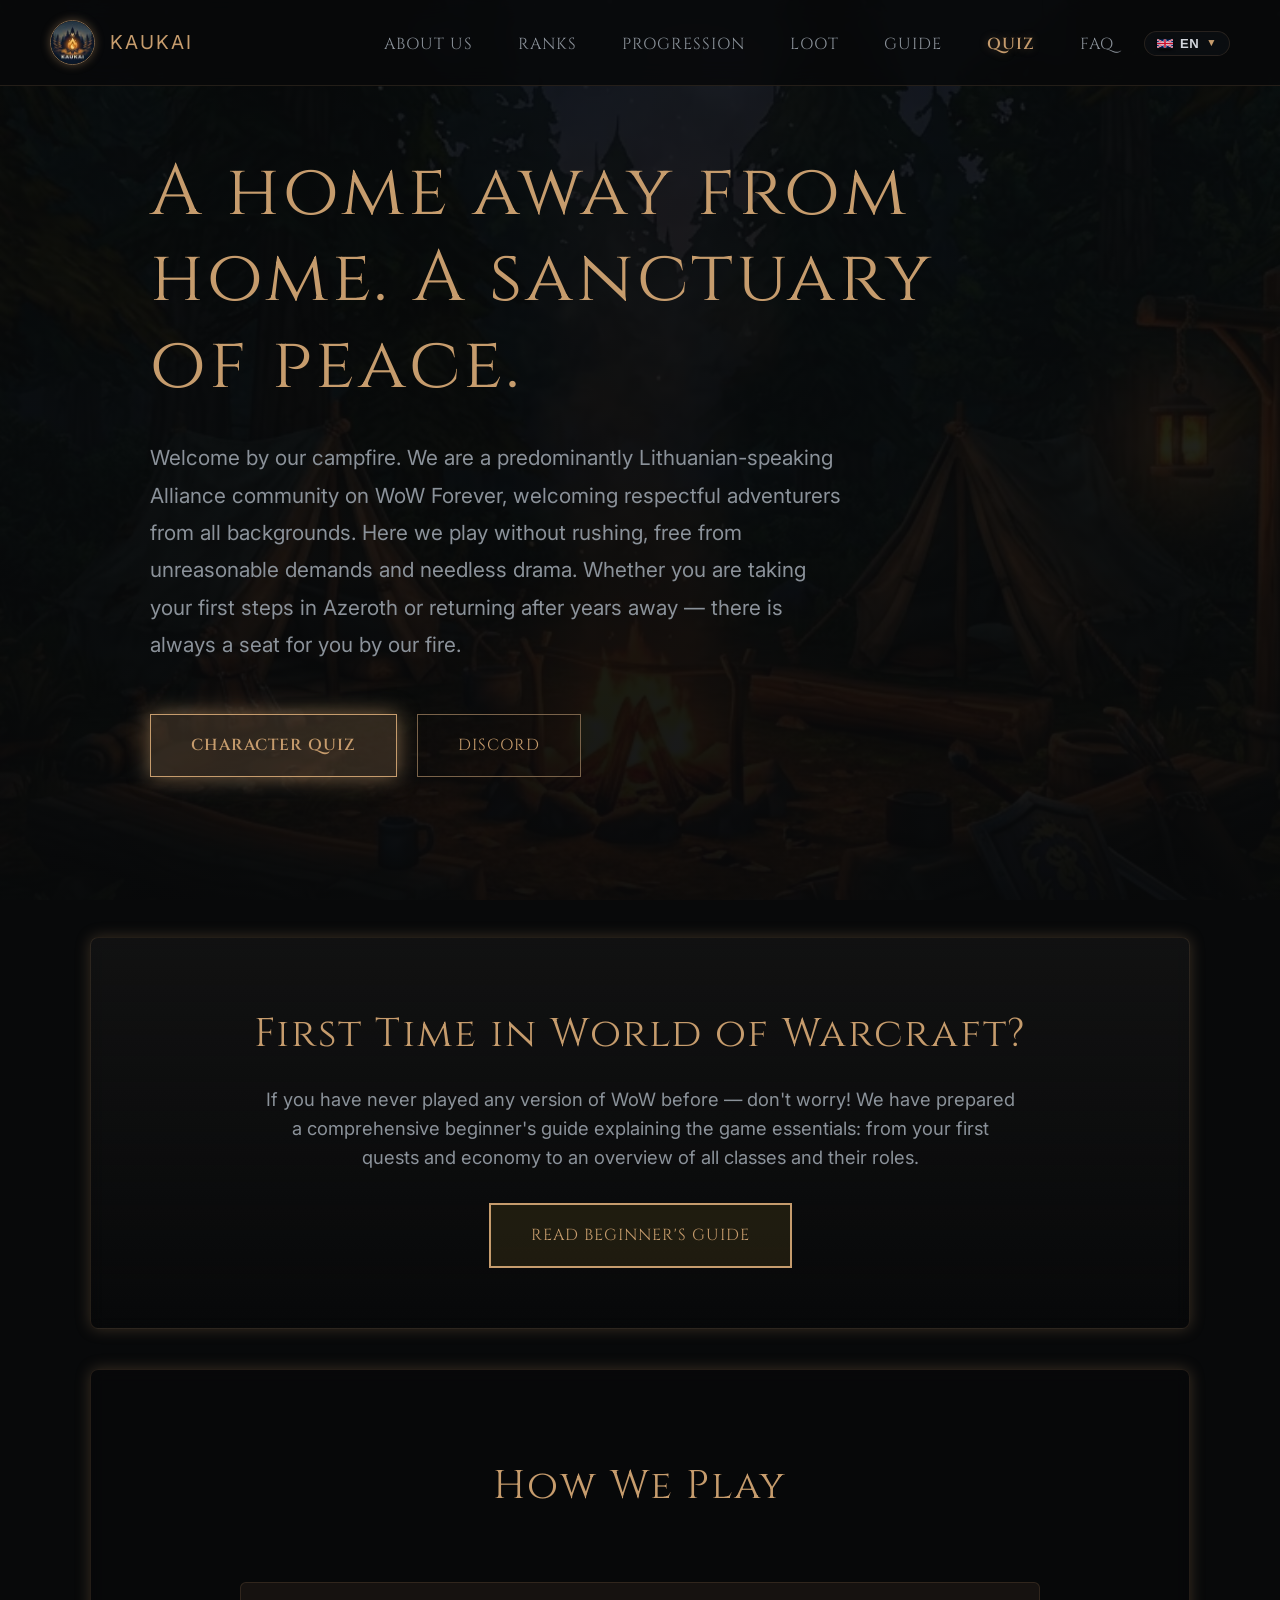
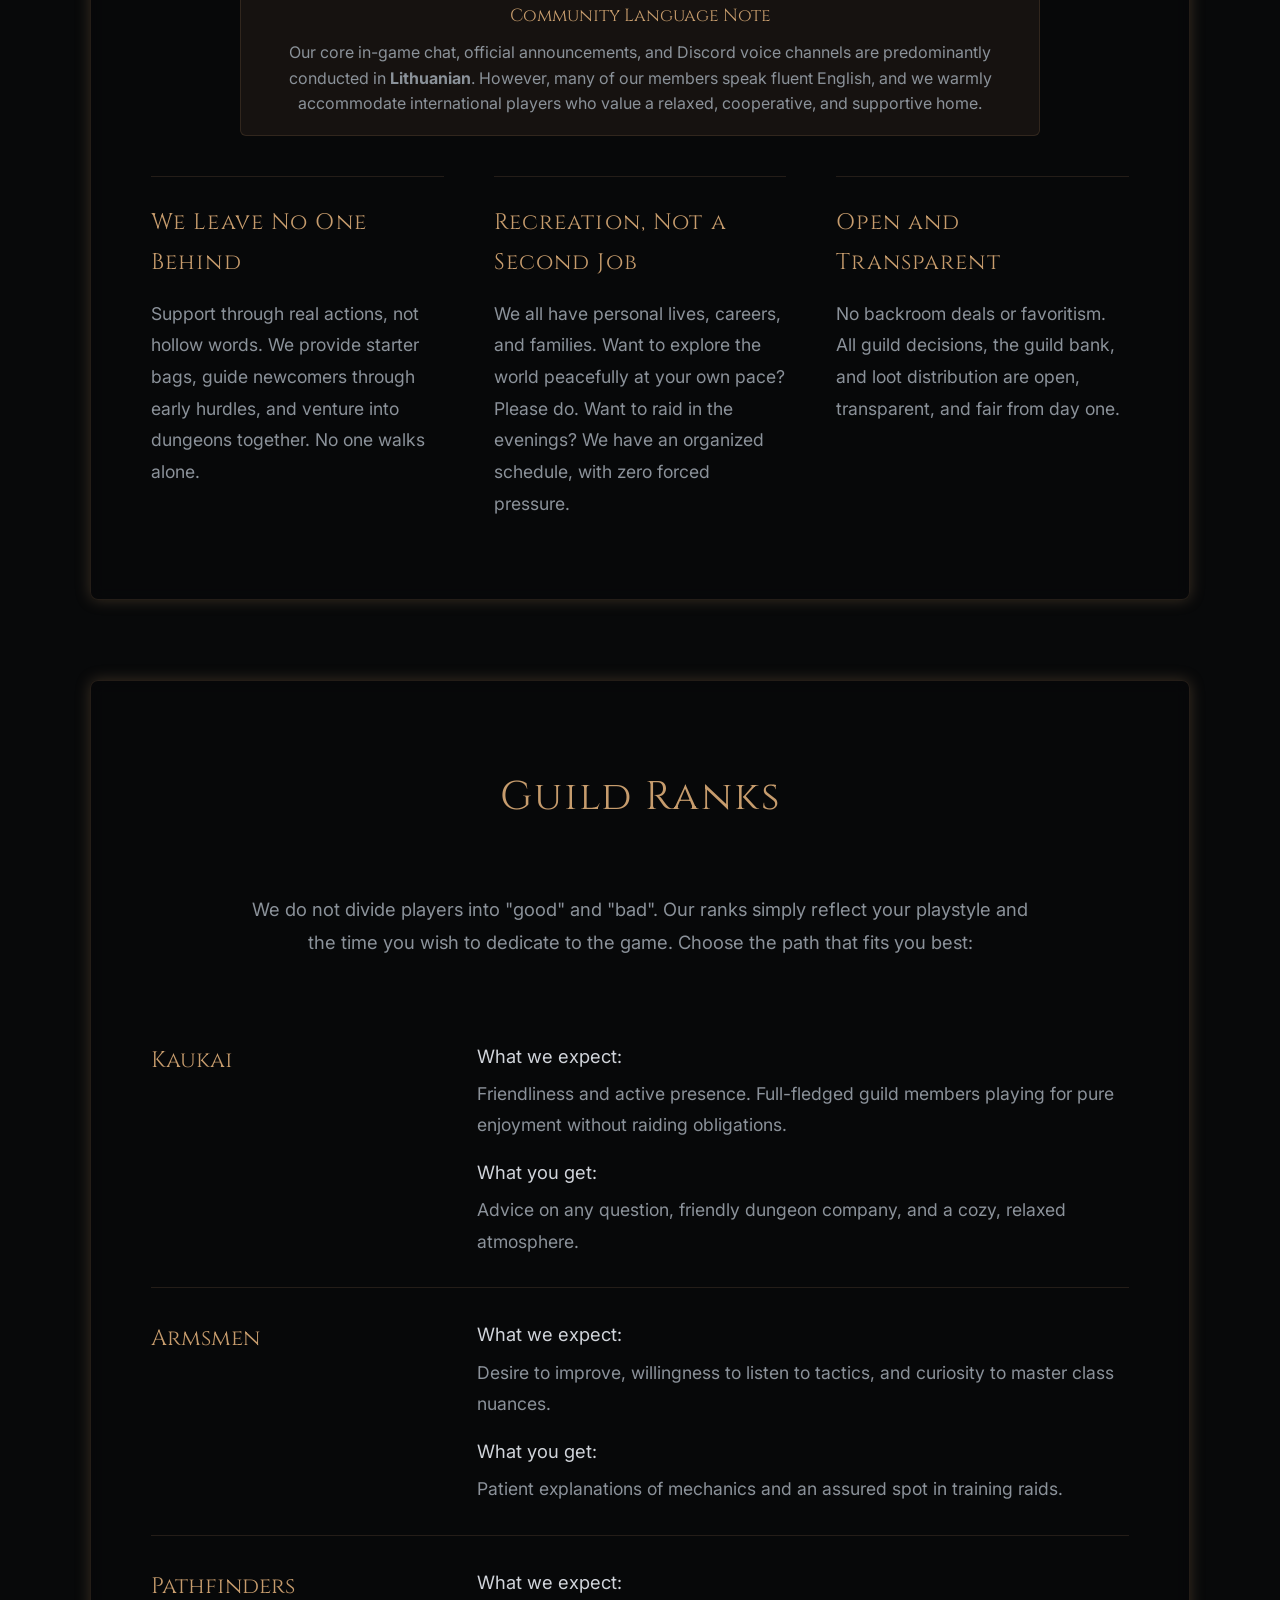
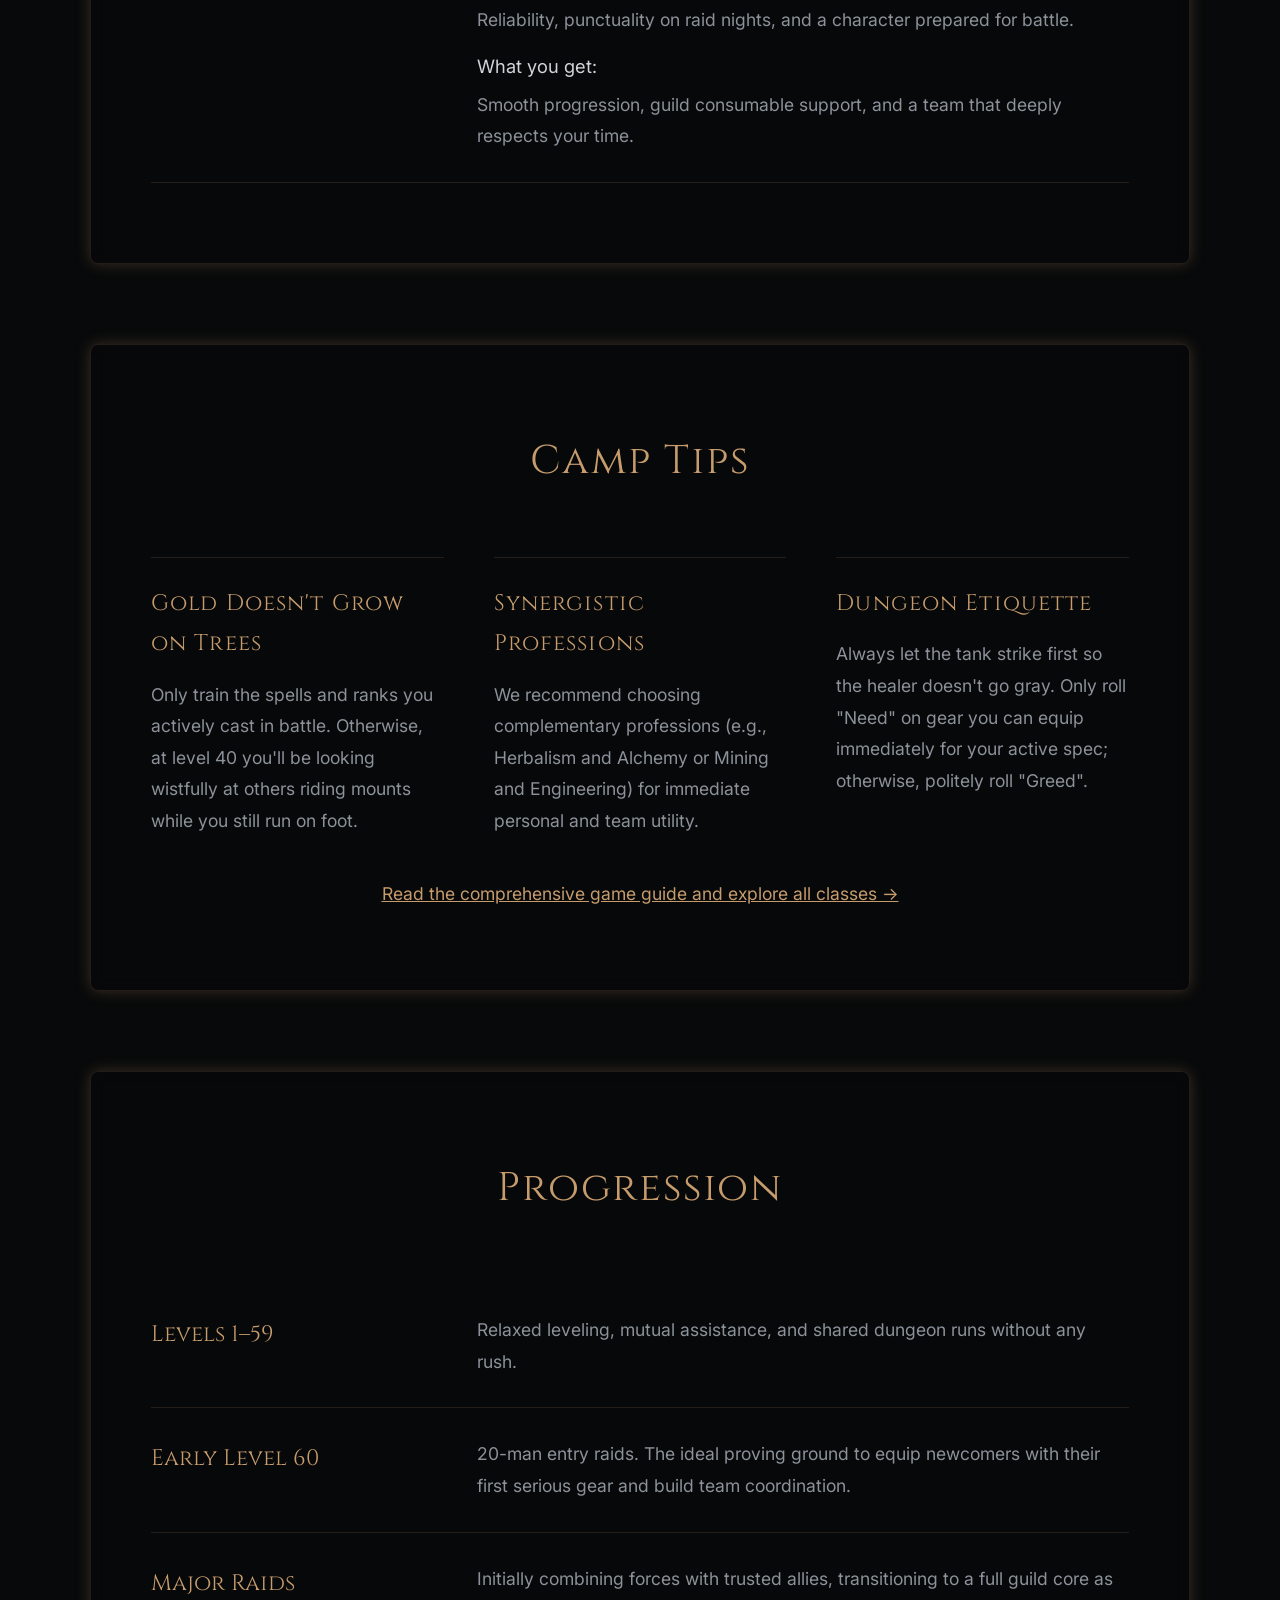
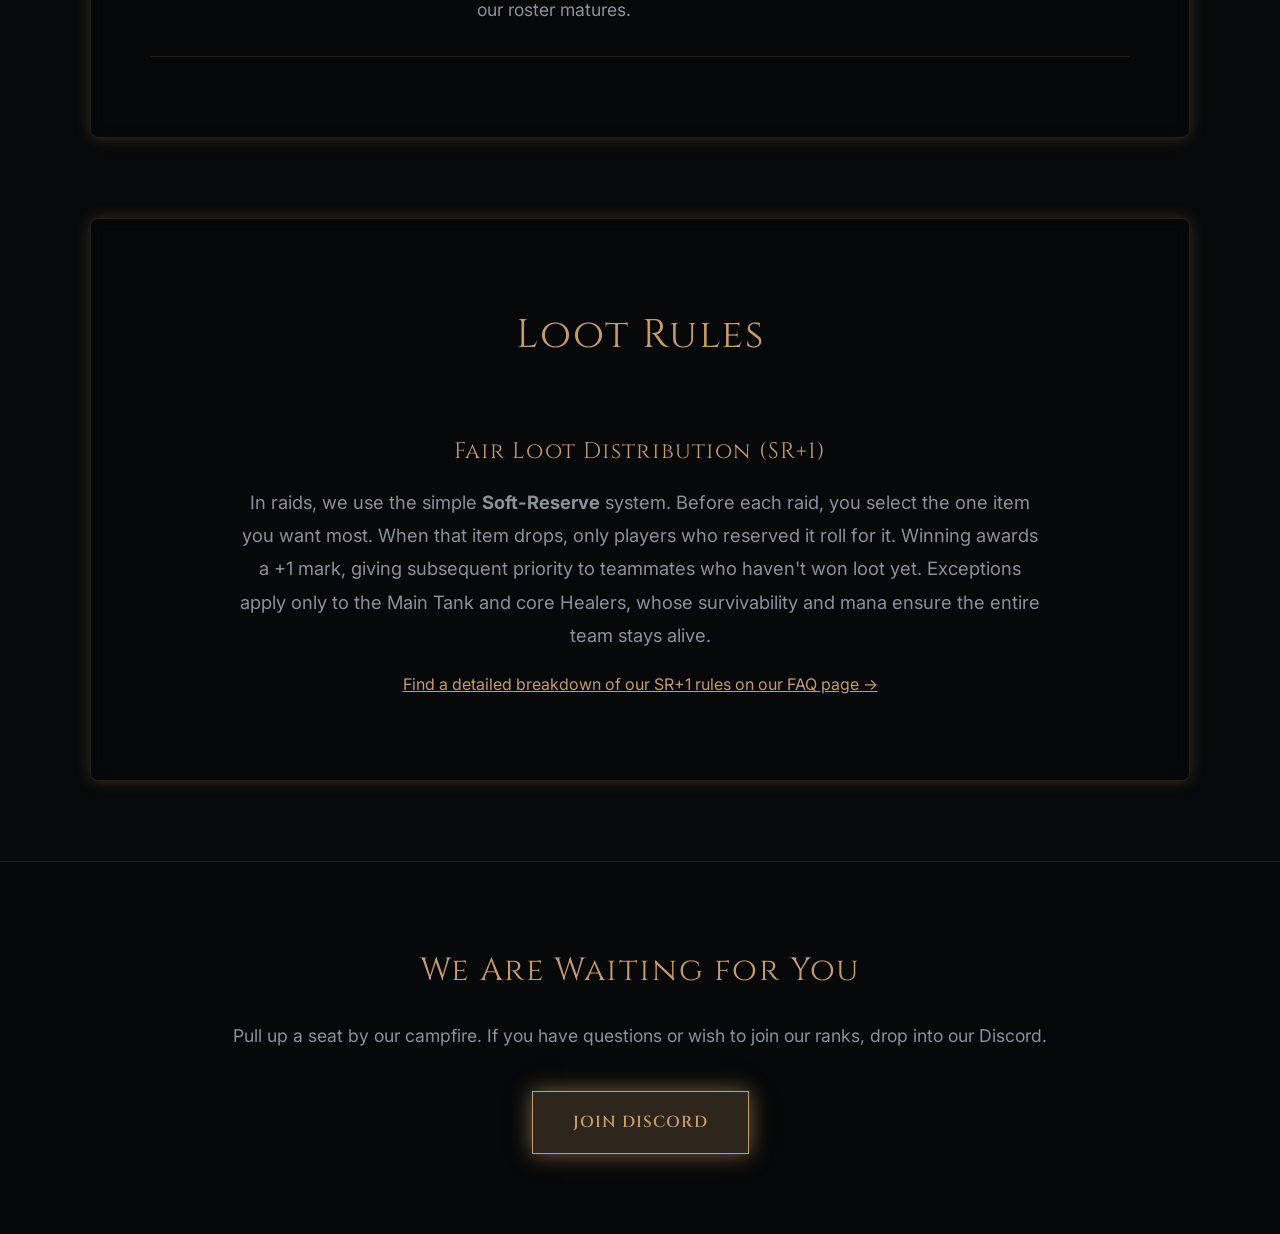
==== commit 2722e6d2: "Update social share preview image to kaukai_logo.jpg across all pages" ====
--- a/en/index.html
+++ b/en/index.html
@@ -24,7 +24,7 @@
     <meta name="twitter:card" content="summary_large_image">
     <meta name="twitter:title" content="WoW Forever: Kaukai | Alliance Guild">
     <meta name="twitter:description" content="A cozy home away from home for Alliance adventurers in Azeroth.">
-    <meta name="twitter:image" content="https://wow-kaukai.lt/cozy_forest_camp.jpg">
+    <meta name="twitter:image" content="https://wow-kaukai.lt/kaukai_logo.jpg">
 
     <link rel="preconnect" href="https://fonts.googleapis.com">
     <link rel="preconnect" href="https://fonts.gstatic.com" crossorigin>
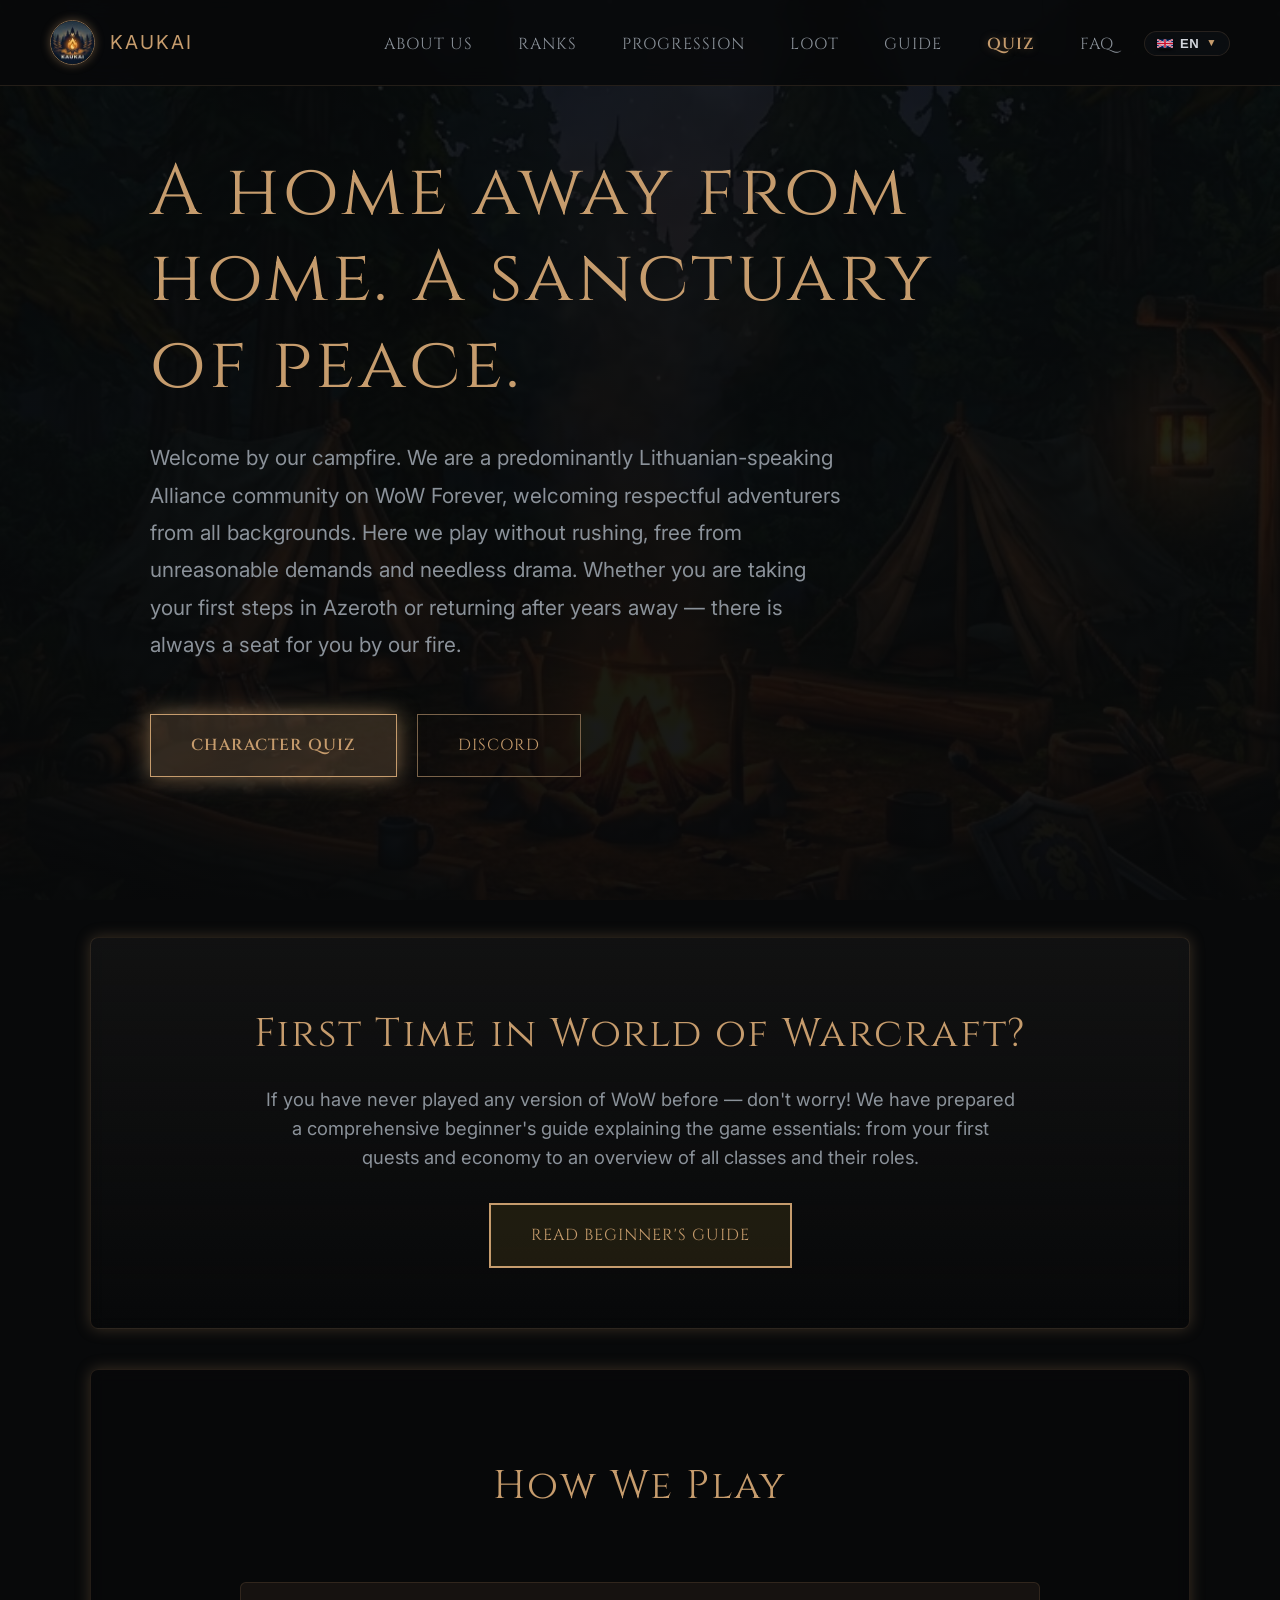
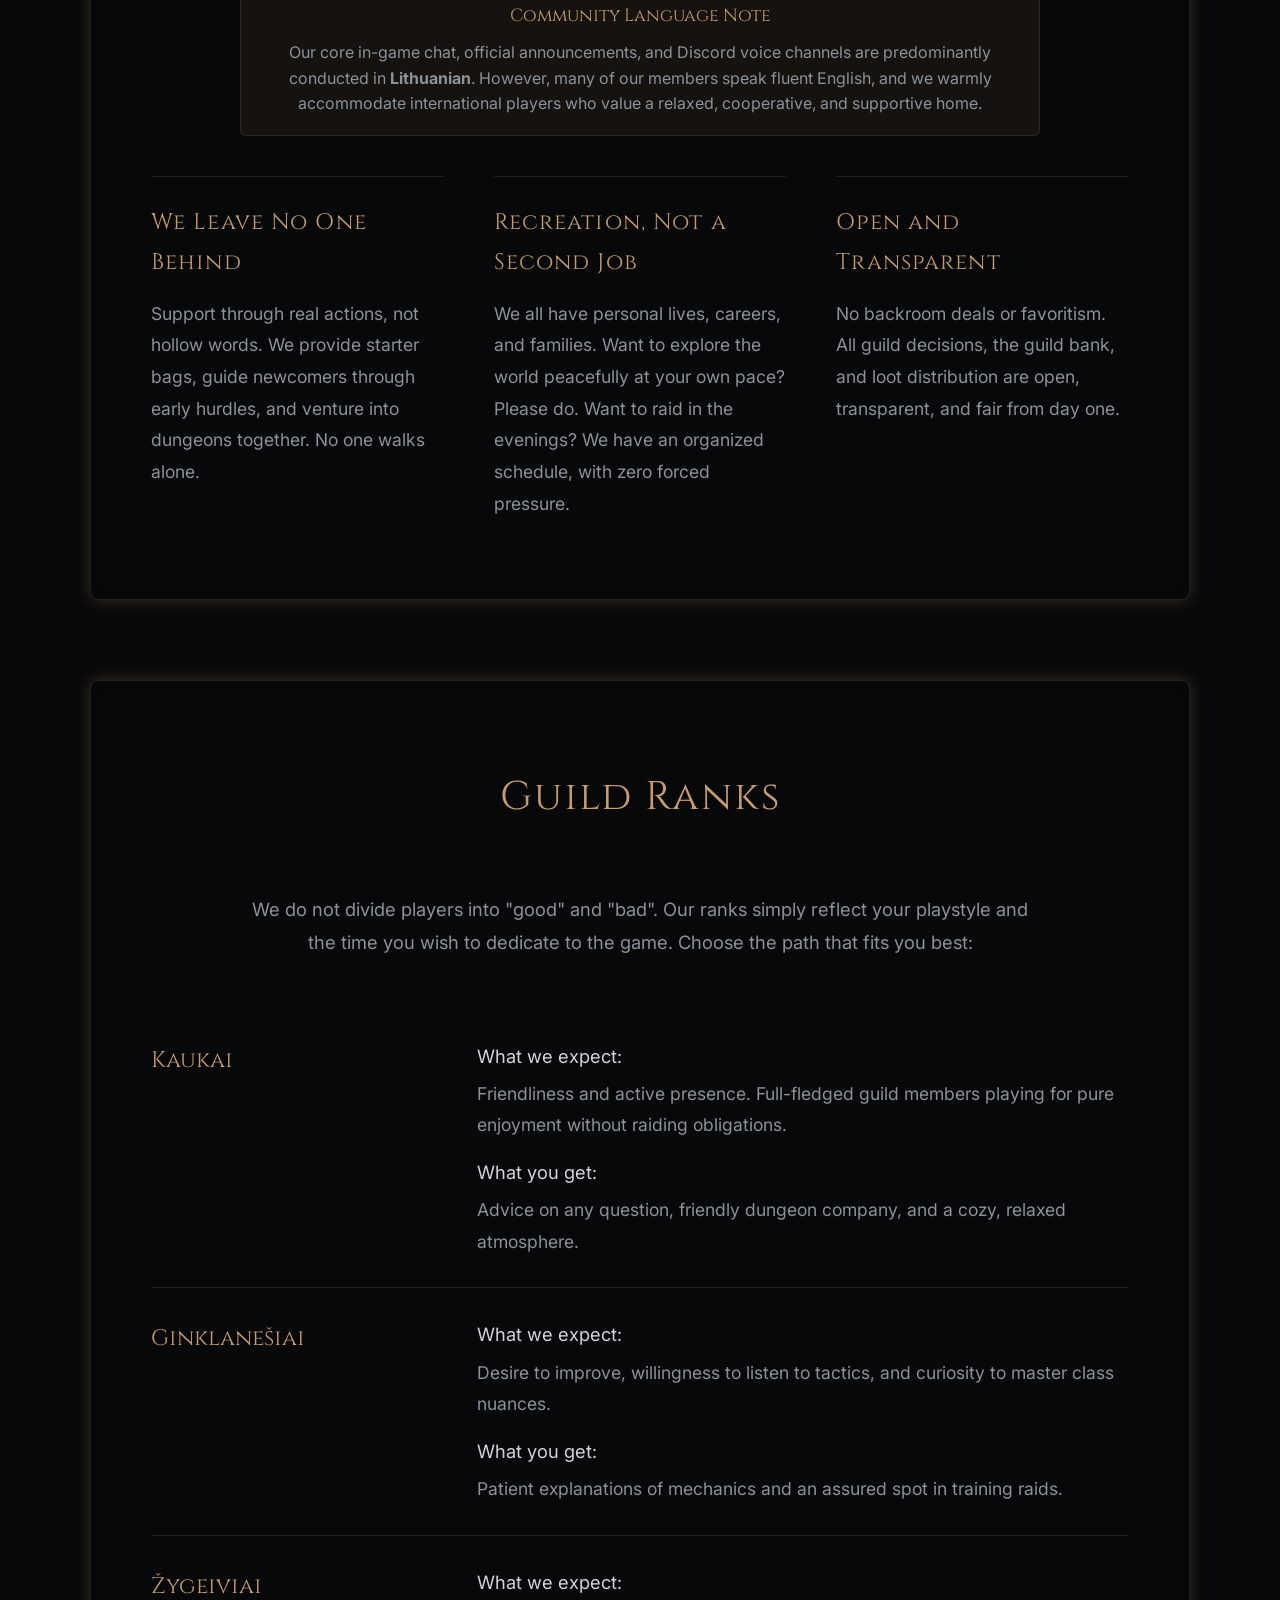
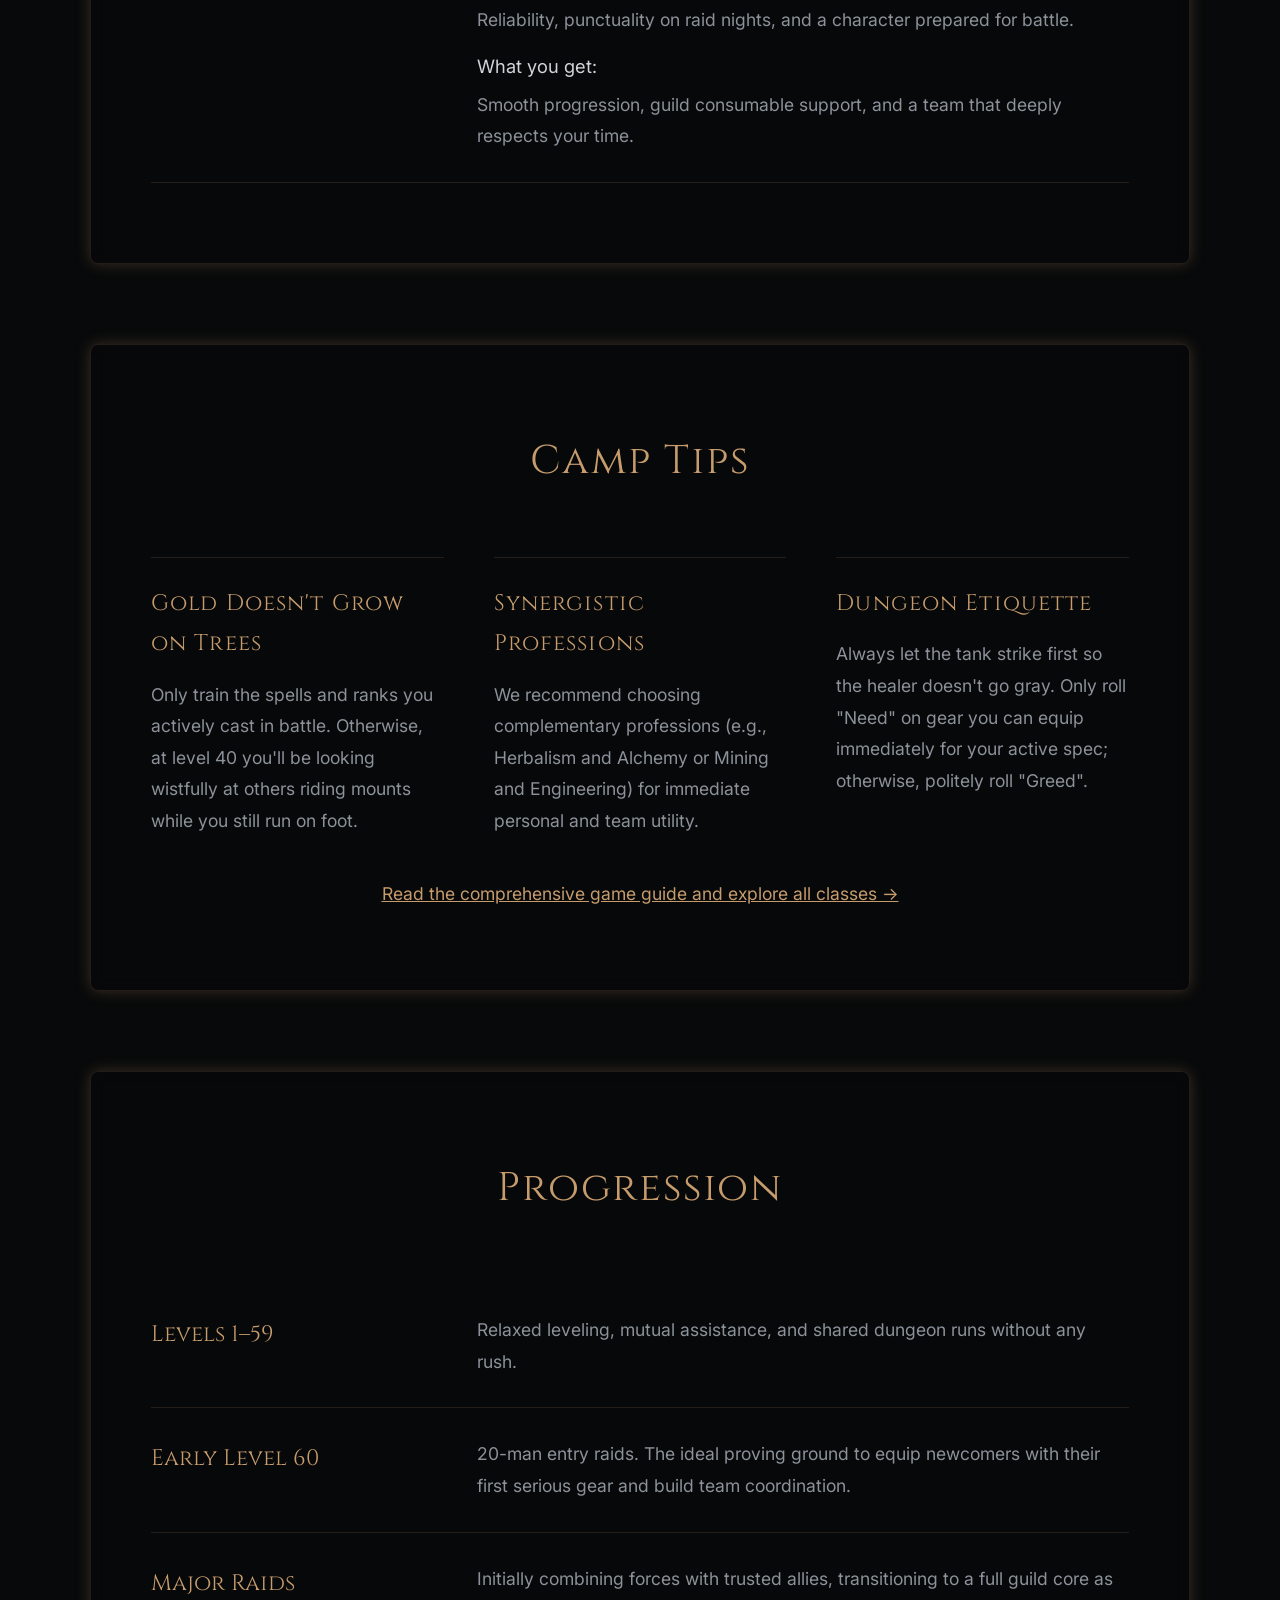
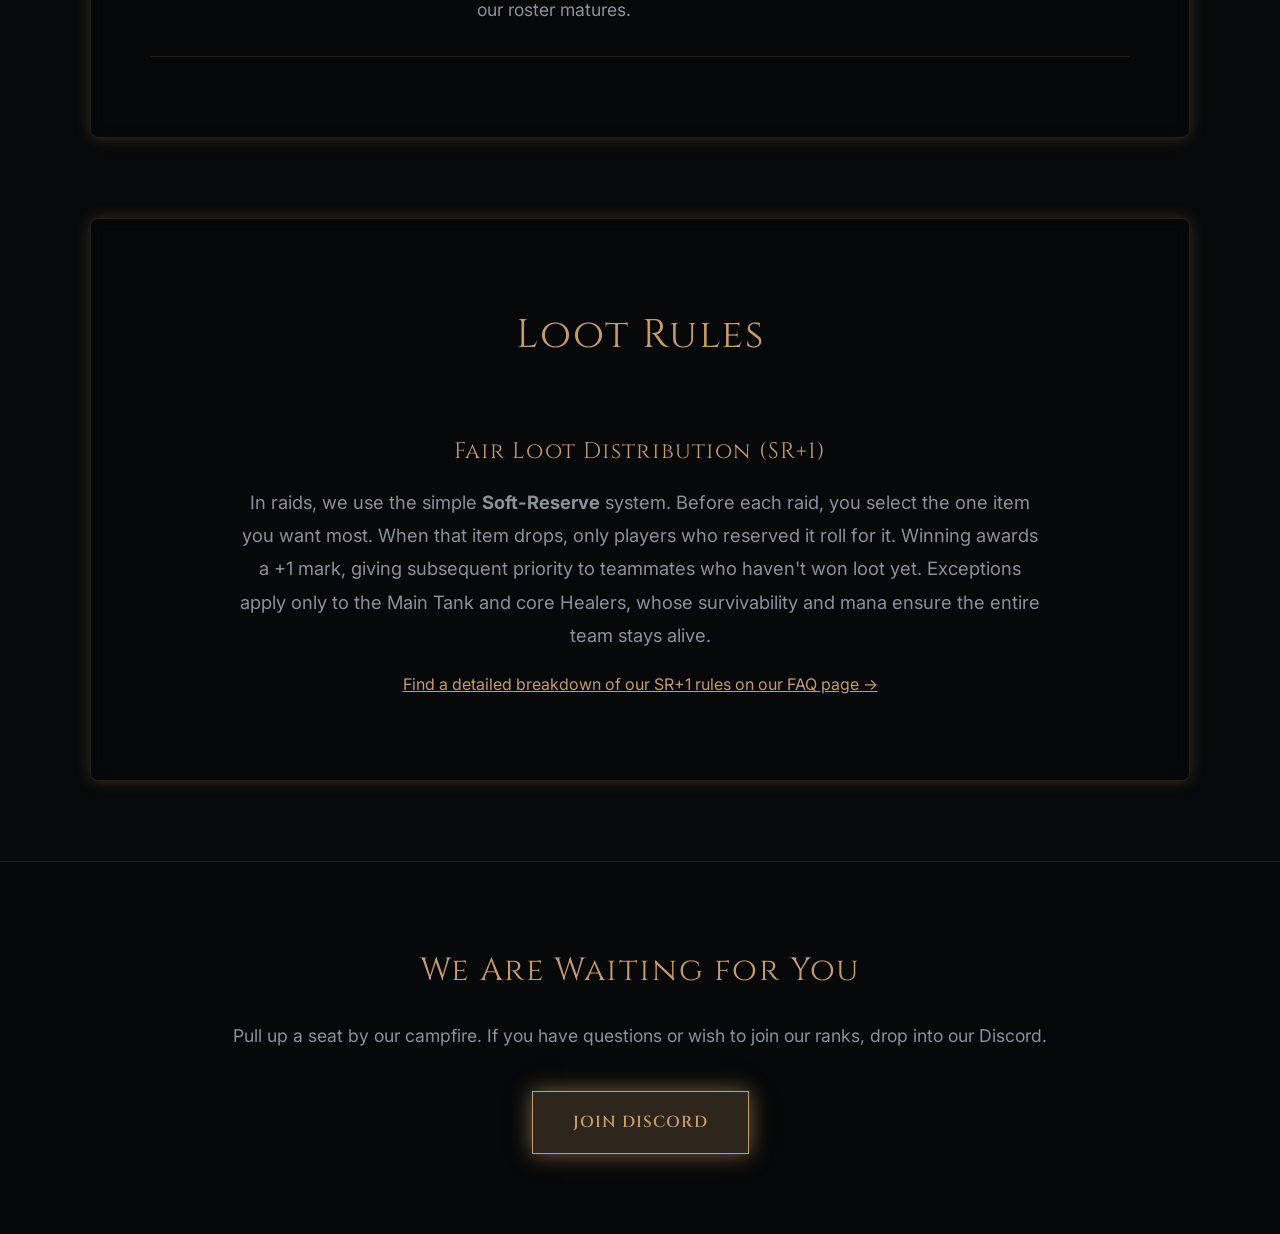
==== commit 8d2504ed: "Implement general improvements: FAQ/Guide overhaul, live search, profession tables, and rank fixes -" ====
--- a/en/index.html
+++ b/en/index.html
@@ -108,7 +108,7 @@
                 </div>
             </div>
             <div class="roster-item">
-                <div class="roster-role">Armsmen</div>
+                <div class="roster-role">Ginklanešiai</div>
                 <div class="roster-details">
                     <strong>What we expect:</strong>
                     <p>Desire to improve, willingness to listen to tactics, and curiosity to master class nuances.</p>
@@ -117,7 +117,7 @@
                 </div>
             </div>
             <div class="roster-item">
-                <div class="roster-role">Pathfinders</div>
+                <div class="roster-role">Žygeiviai</div>
                 <div class="roster-details">
                     <strong>What we expect:</strong>
                     <p>Reliability, punctuality on raid nights, and a character prepared for battle.</p>
--- a/style.css
+++ b/style.css
@@ -469,6 +469,72 @@
     margin-bottom: 40px;
 }
 
+/* Search Filter Bar (FAQ & Guide) */
+.search-container {
+    position: relative;
+    margin-bottom: 35px;
+    width: 100%;
+}
+
+.search-input {
+    width: 100%;
+    padding: 15px 20px 15px 48px;
+    background: rgba(15, 17, 21, 0.7);
+    border: 1px solid var(--border-subtle);
+    border-radius: 6px;
+    color: var(--text-main);
+    font-family: 'Inter', sans-serif;
+    font-size: 1rem;
+    outline: none;
+    transition: all 0.3s ease;
+    backdrop-filter: blur(10px);
+    -webkit-backdrop-filter: blur(10px);
+}
+
+.search-input:focus {
+    border-color: var(--gold);
+    box-shadow: 0 0 20px rgba(198, 156, 109, 0.25);
+    background: rgba(20, 24, 30, 0.9);
+}
+
+.search-input::placeholder {
+    color: var(--text-muted);
+    opacity: 0.75;
+}
+
+.search-icon {
+    position: absolute;
+    left: 18px;
+    top: 50%;
+    transform: translateY(-50%);
+    width: 18px;
+    height: 18px;
+    fill: none;
+    stroke: var(--gold-dim);
+    stroke-width: 2;
+    stroke-linecap: round;
+    stroke-linejoin: round;
+    pointer-events: none;
+    transition: stroke 0.3s ease;
+}
+
+.search-input:focus ~ .search-icon,
+.search-container:focus-within .search-icon {
+    stroke: var(--gold);
+}
+
+.no-results-msg {
+    display: none;
+    text-align: center;
+    padding: 35px 20px;
+    color: var(--text-muted);
+    font-style: italic;
+    background: rgba(15, 17, 21, 0.4);
+    border: 1px dashed var(--border-subtle);
+    border-radius: 6px;
+    margin-top: 20px;
+}
+
 /* FAQ Accordion Styles */
 .faq-list {
     display: flex;
@@ -576,6 +642,55 @@
     color: var(--text-muted);
     line-height: 1.5;
     margin: 0;
+}
+
+/* Guide Tables (Professions, Leveling, etc.) */
+.table-responsive {
+    width: 100%;
+    overflow-x: auto;
+    margin: 20px 0;
+    -webkit-overflow-scrolling: touch;
+    border-radius: 6px;
+    border: 1px solid var(--border-subtle);
+    background: rgba(15, 17, 21, 0.6);
+}
+
+.guide-table {
+    width: 100%;
+    border-collapse: collapse;
+    font-size: 0.95rem;
+    text-align: left;
+}
+
+.guide-table th {
+    background: rgba(198, 156, 109, 0.12);
+    color: var(--gold);
+    font-family: 'Cinzel', serif;
+    font-weight: 600;
+    padding: 14px 16px;
+    border-bottom: 1px solid var(--gold-dim);
+    white-space: nowrap;
+    letter-spacing: 0.5px;
+}
+
+.guide-table td {
+    padding: 12px 16px;
+    border-bottom: 1px solid rgba(198, 156, 109, 0.08);
+    color: var(--text-main);
+    vertical-align: top;
+    line-height: 1.6;
+}
+
+.guide-table tr:last-child td {
+    border-bottom: none;
+}
+
+.guide-table tr:hover td {
+    background: rgba(198, 156, 109, 0.04);
+}
+
+.guide-table strong {
+    color: var(--gold);
 }
 
 /* ==================
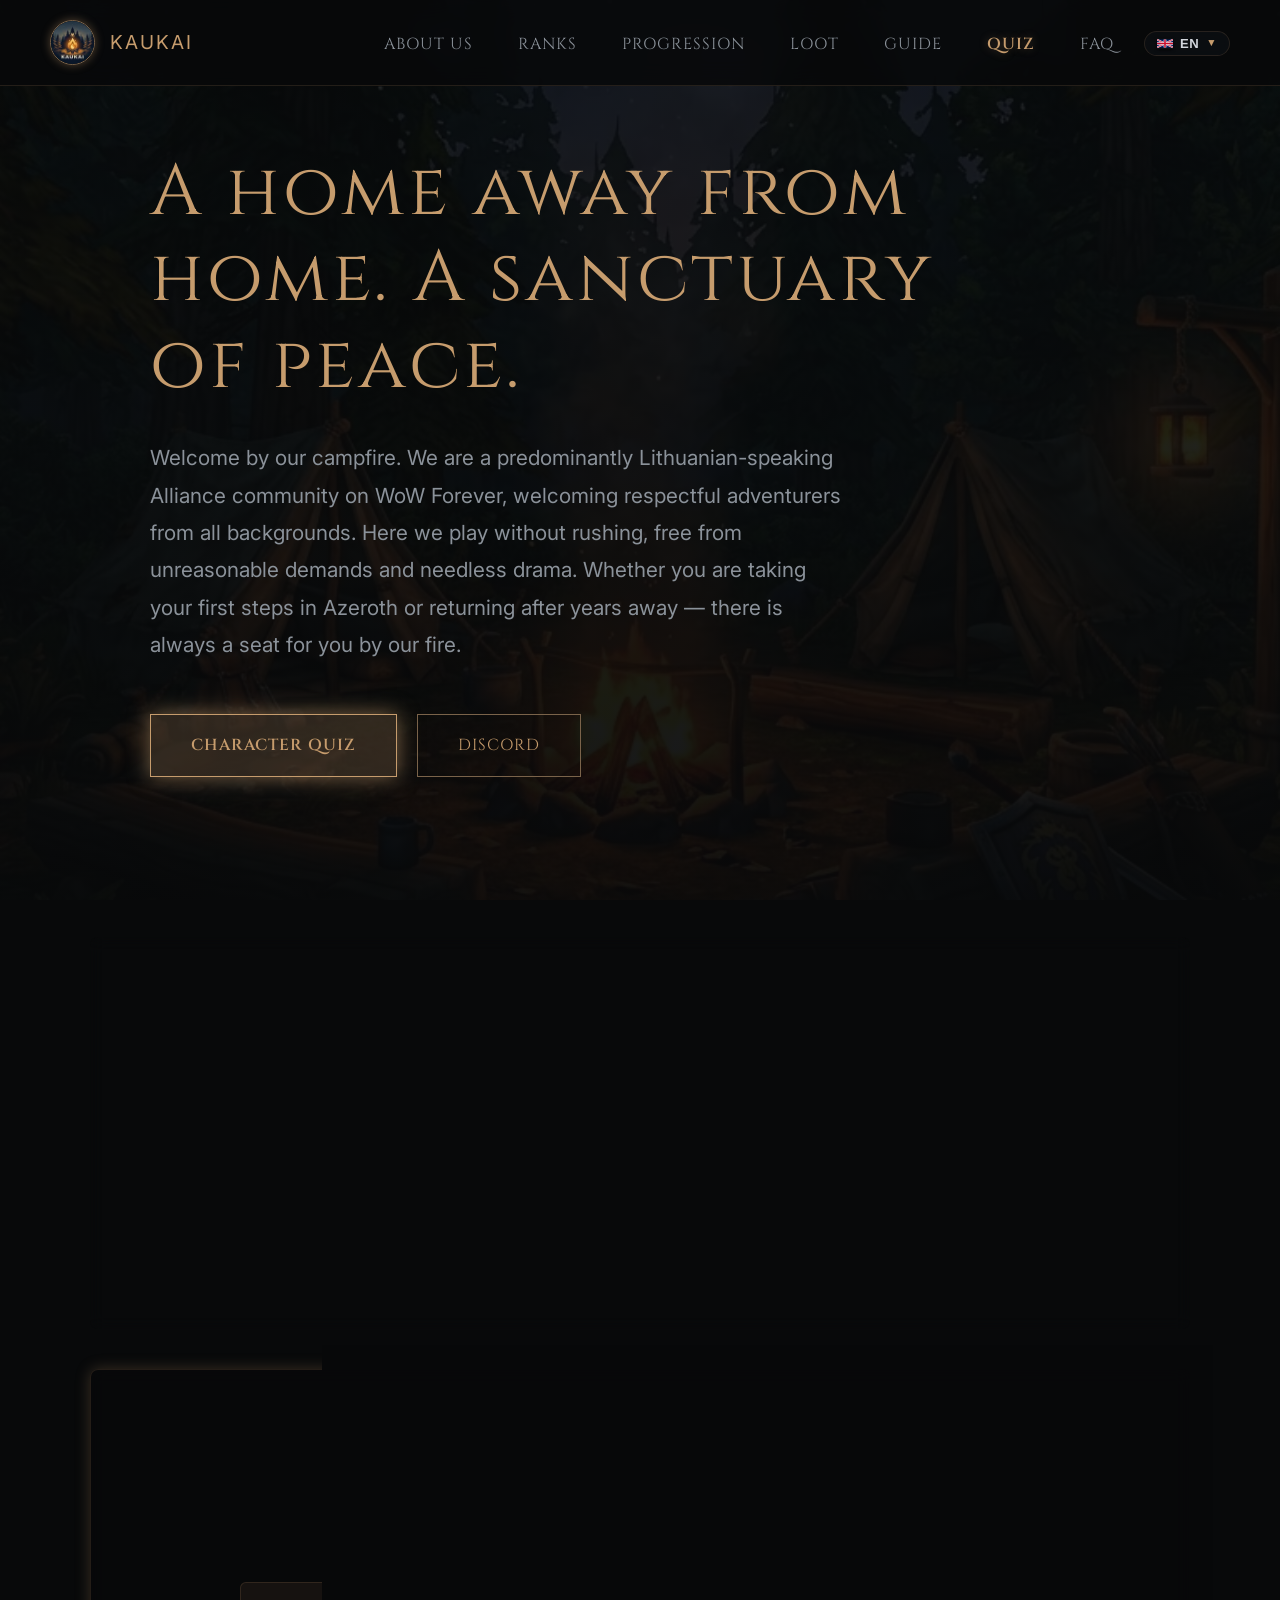
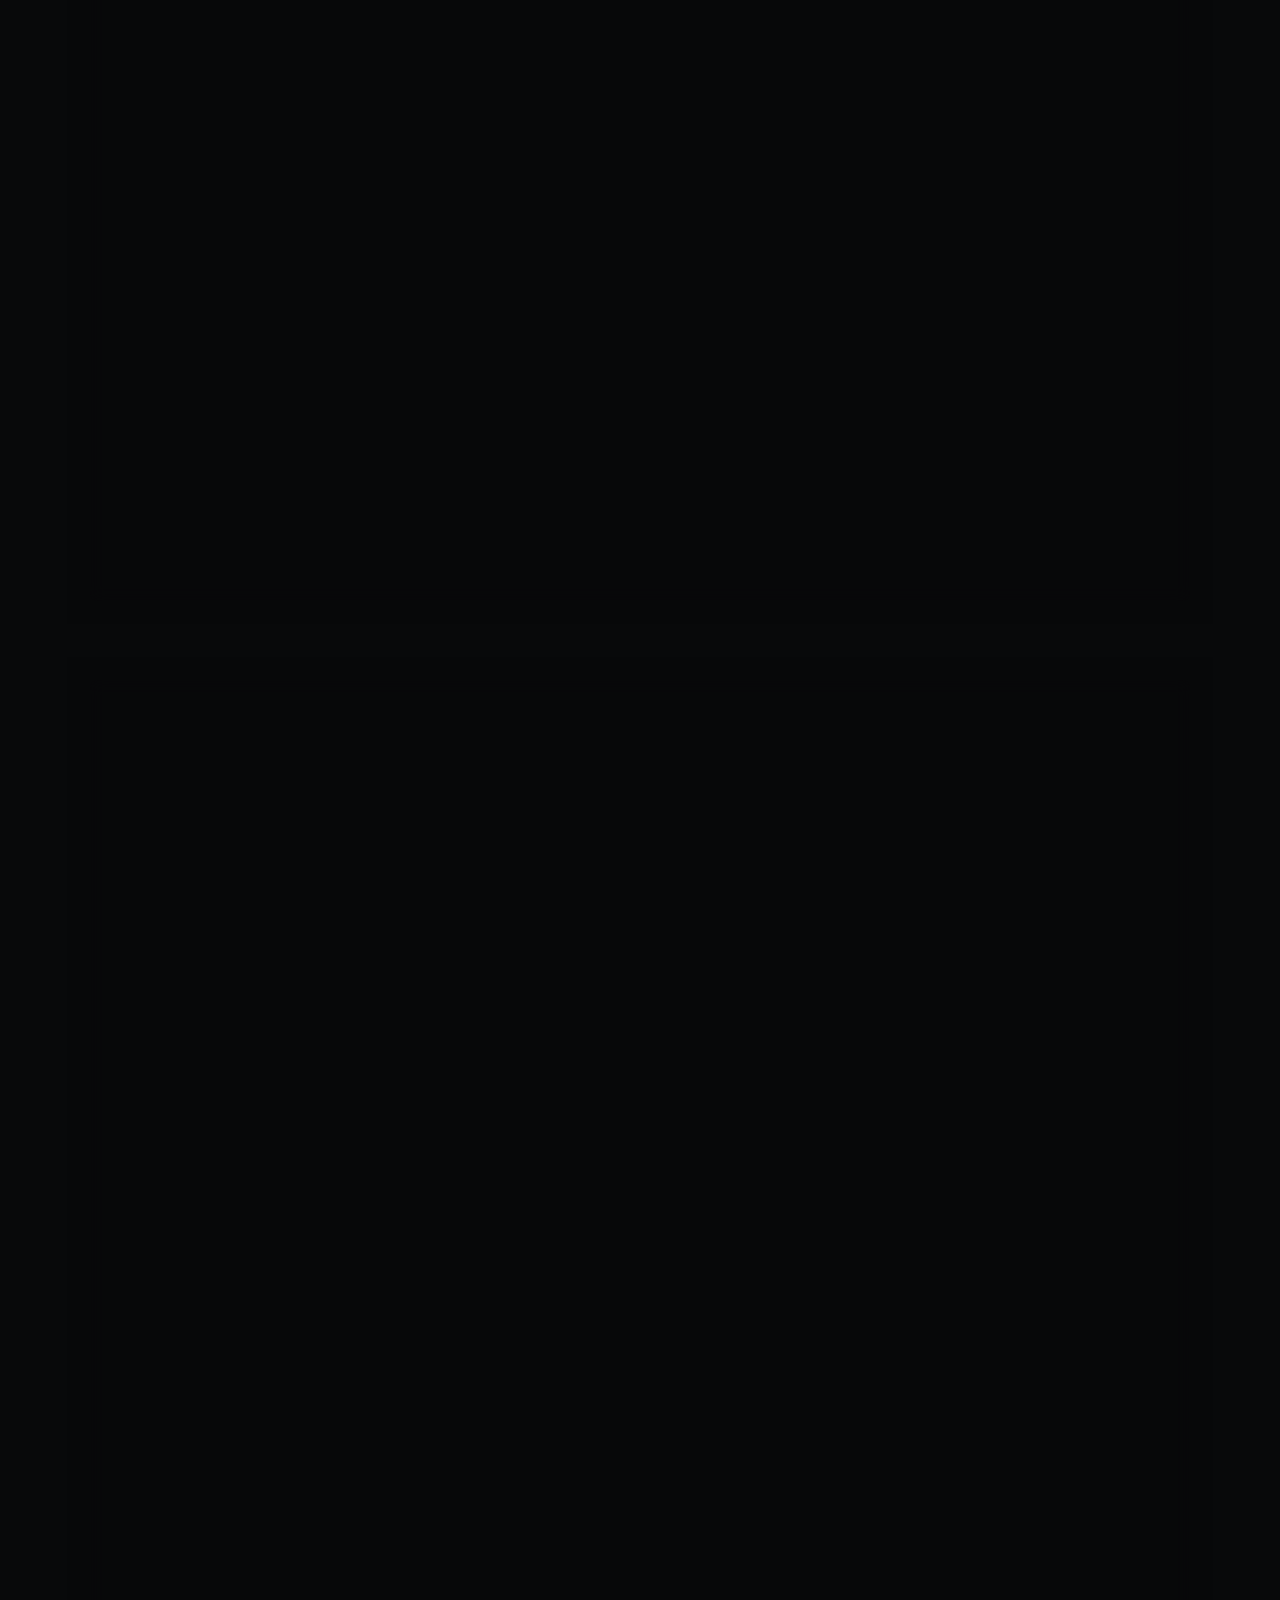
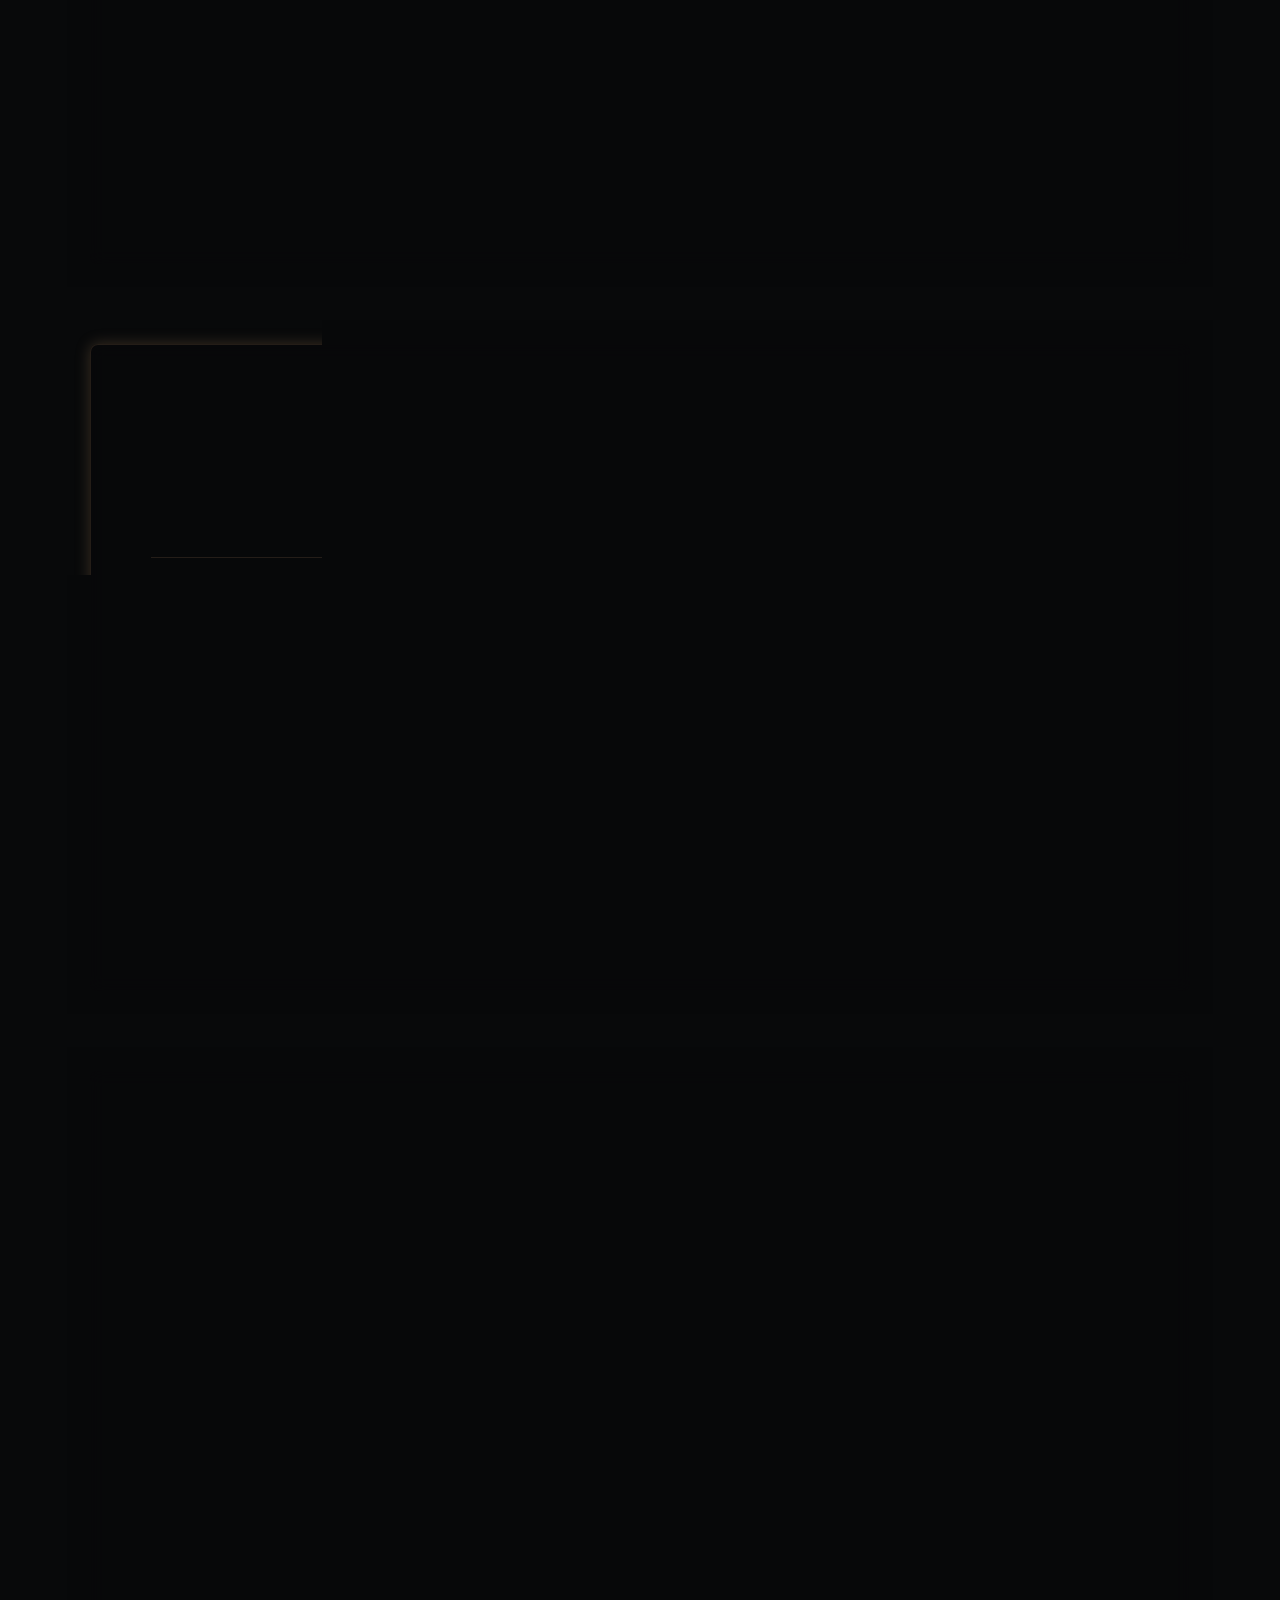
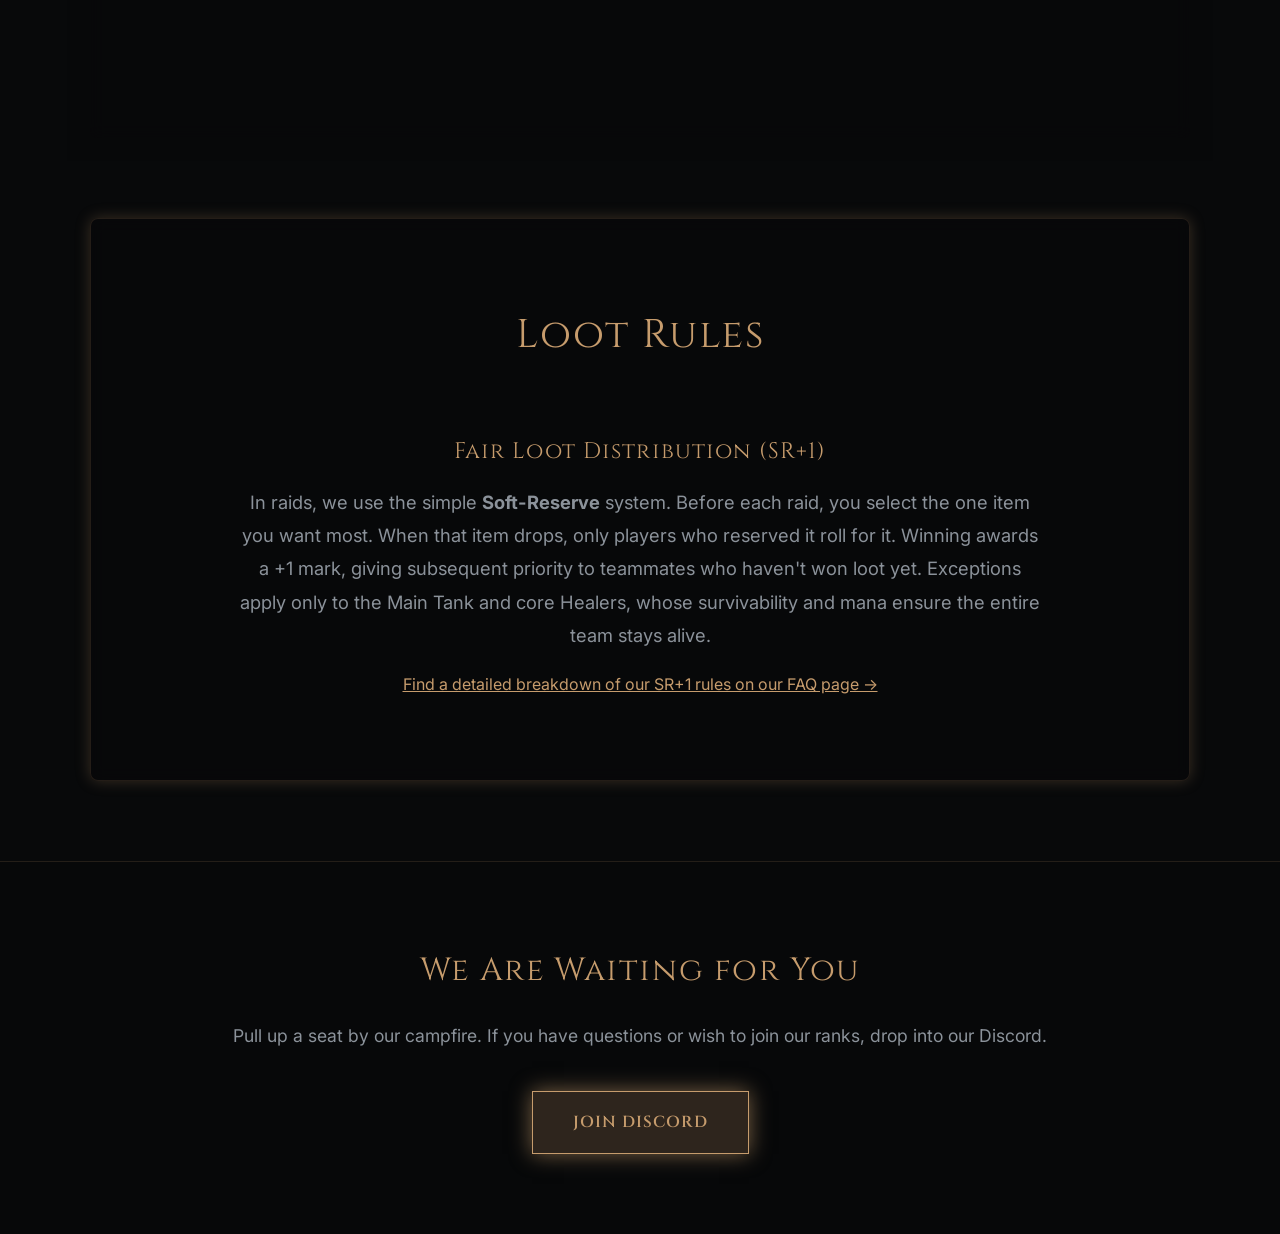
==== commit f8fec64e: "Add 1200x630 OpenGraph banner (og_banner.jpg) and explicit dimensions across all pages" ====
--- a/en/index.html
+++ b/en/index.html
@@ -17,14 +17,17 @@
     <meta property="og:site_name" content="WoW Forever: Kaukai">
     <meta property="og:title" content="WoW Forever: Kaukai | Alliance Guild">
     <meta property="og:description" content="A cozy campfire community for relaxed adventures, unhurried progression, and drama-free raiding.">
-    <meta property="og:image" content="https://wow-kaukai.lt/kaukai_logo.jpg">
+    <meta property="og:image" content="https://wow-kaukai.lt/og_banner.jpg">
+    <meta property="og:image:width" content="1200">
+    <meta property="og:image:height" content="630">
+    <meta property="og:image:type" content="image/jpeg">
     <meta property="og:url" content="https://wow-kaukai.lt/en/index.html">
 
     <!-- Twitter Card -->
     <meta name="twitter:card" content="summary_large_image">
     <meta name="twitter:title" content="WoW Forever: Kaukai | Alliance Guild">
     <meta name="twitter:description" content="A cozy home away from home for Alliance adventurers in Azeroth.">
-    <meta name="twitter:image" content="https://wow-kaukai.lt/kaukai_logo.jpg">
+    <meta name="twitter:image" content="https://wow-kaukai.lt/og_banner.jpg">
 
     <link rel="preconnect" href="https://fonts.googleapis.com">
     <link rel="preconnect" href="https://fonts.gstatic.com" crossorigin>
